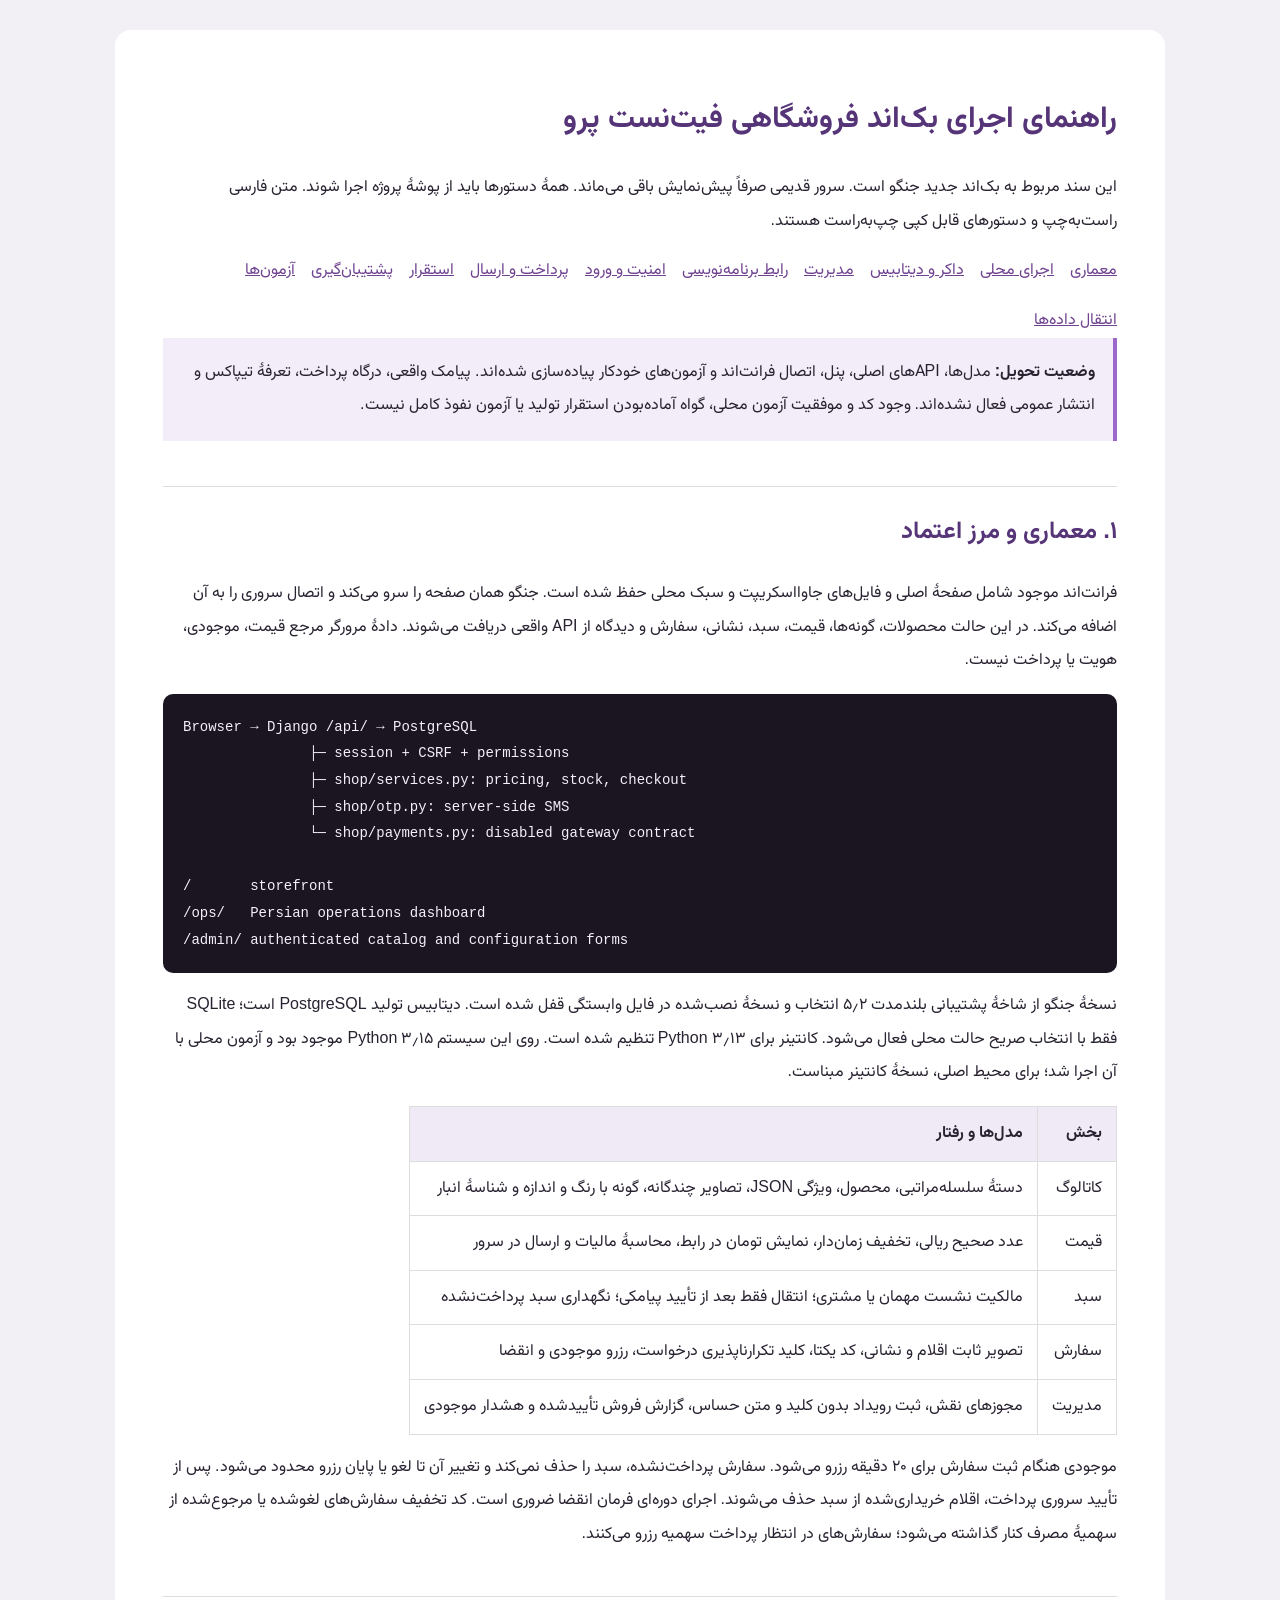
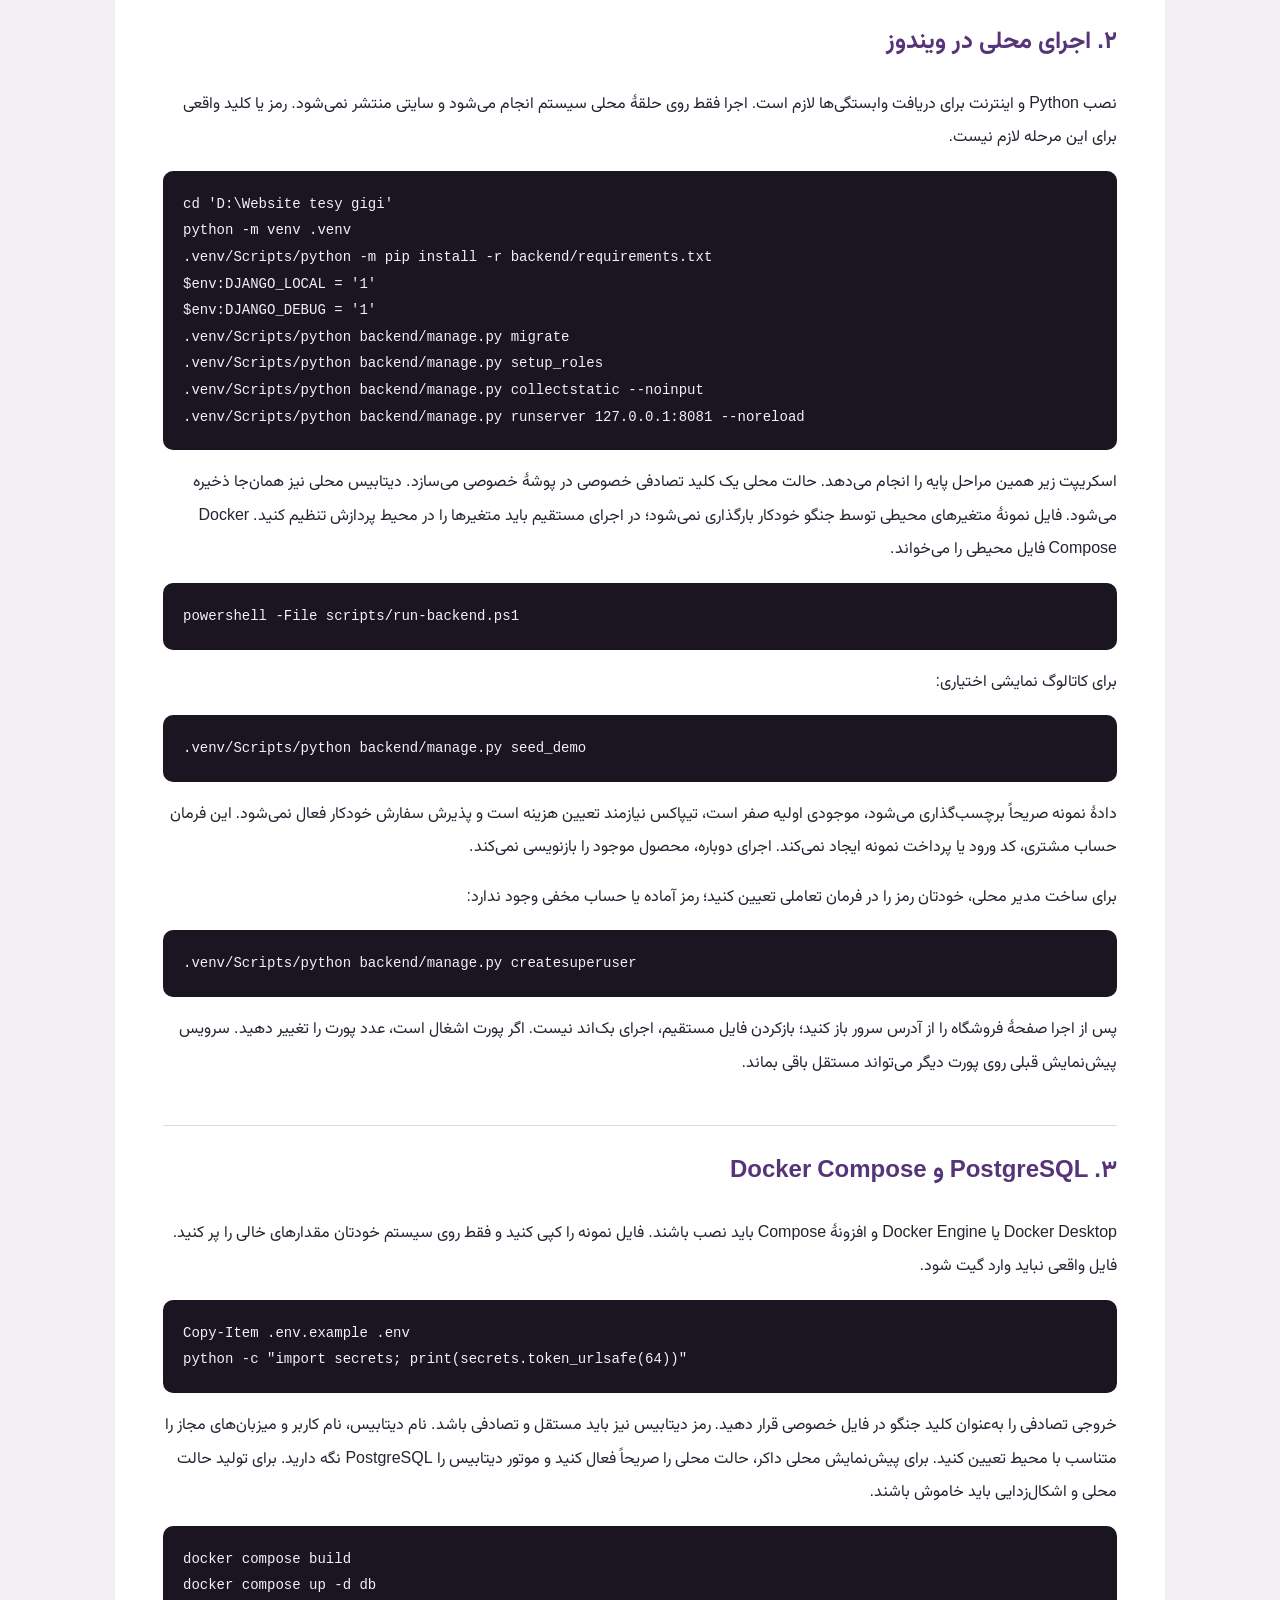
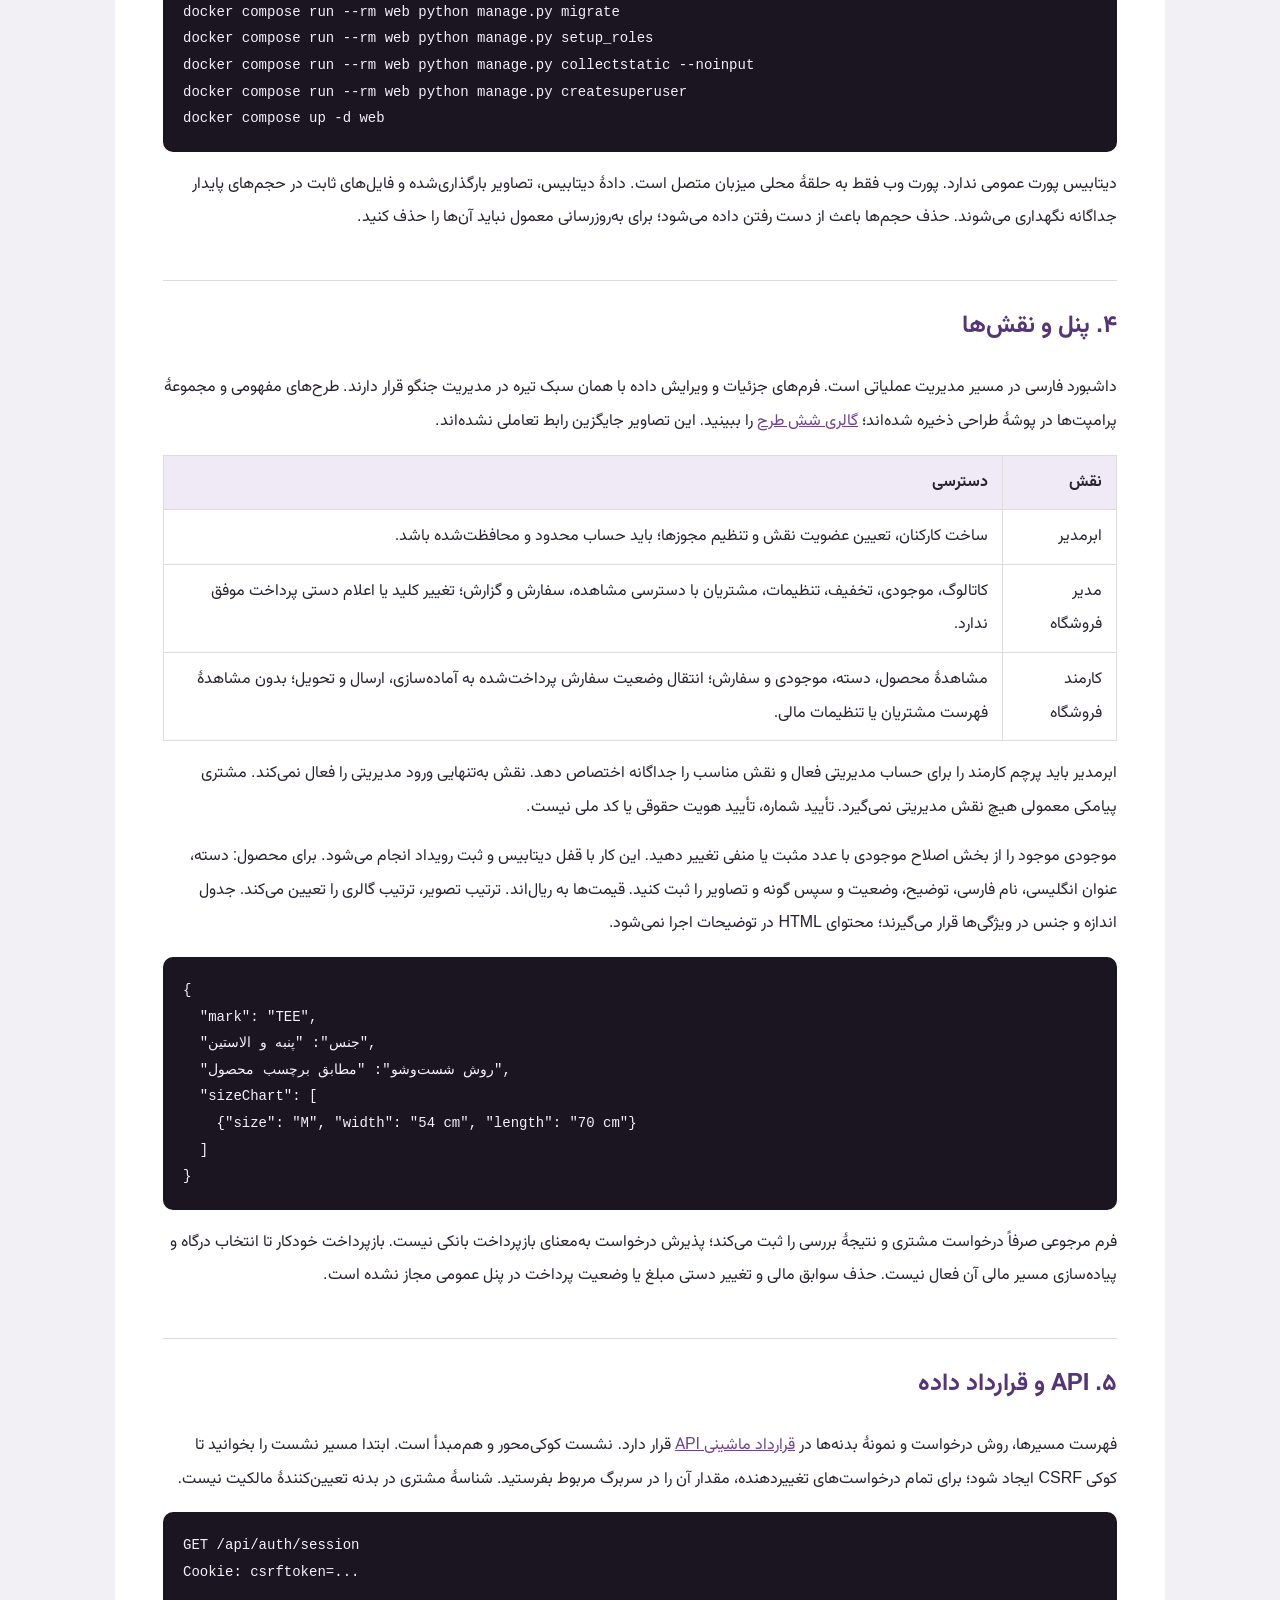
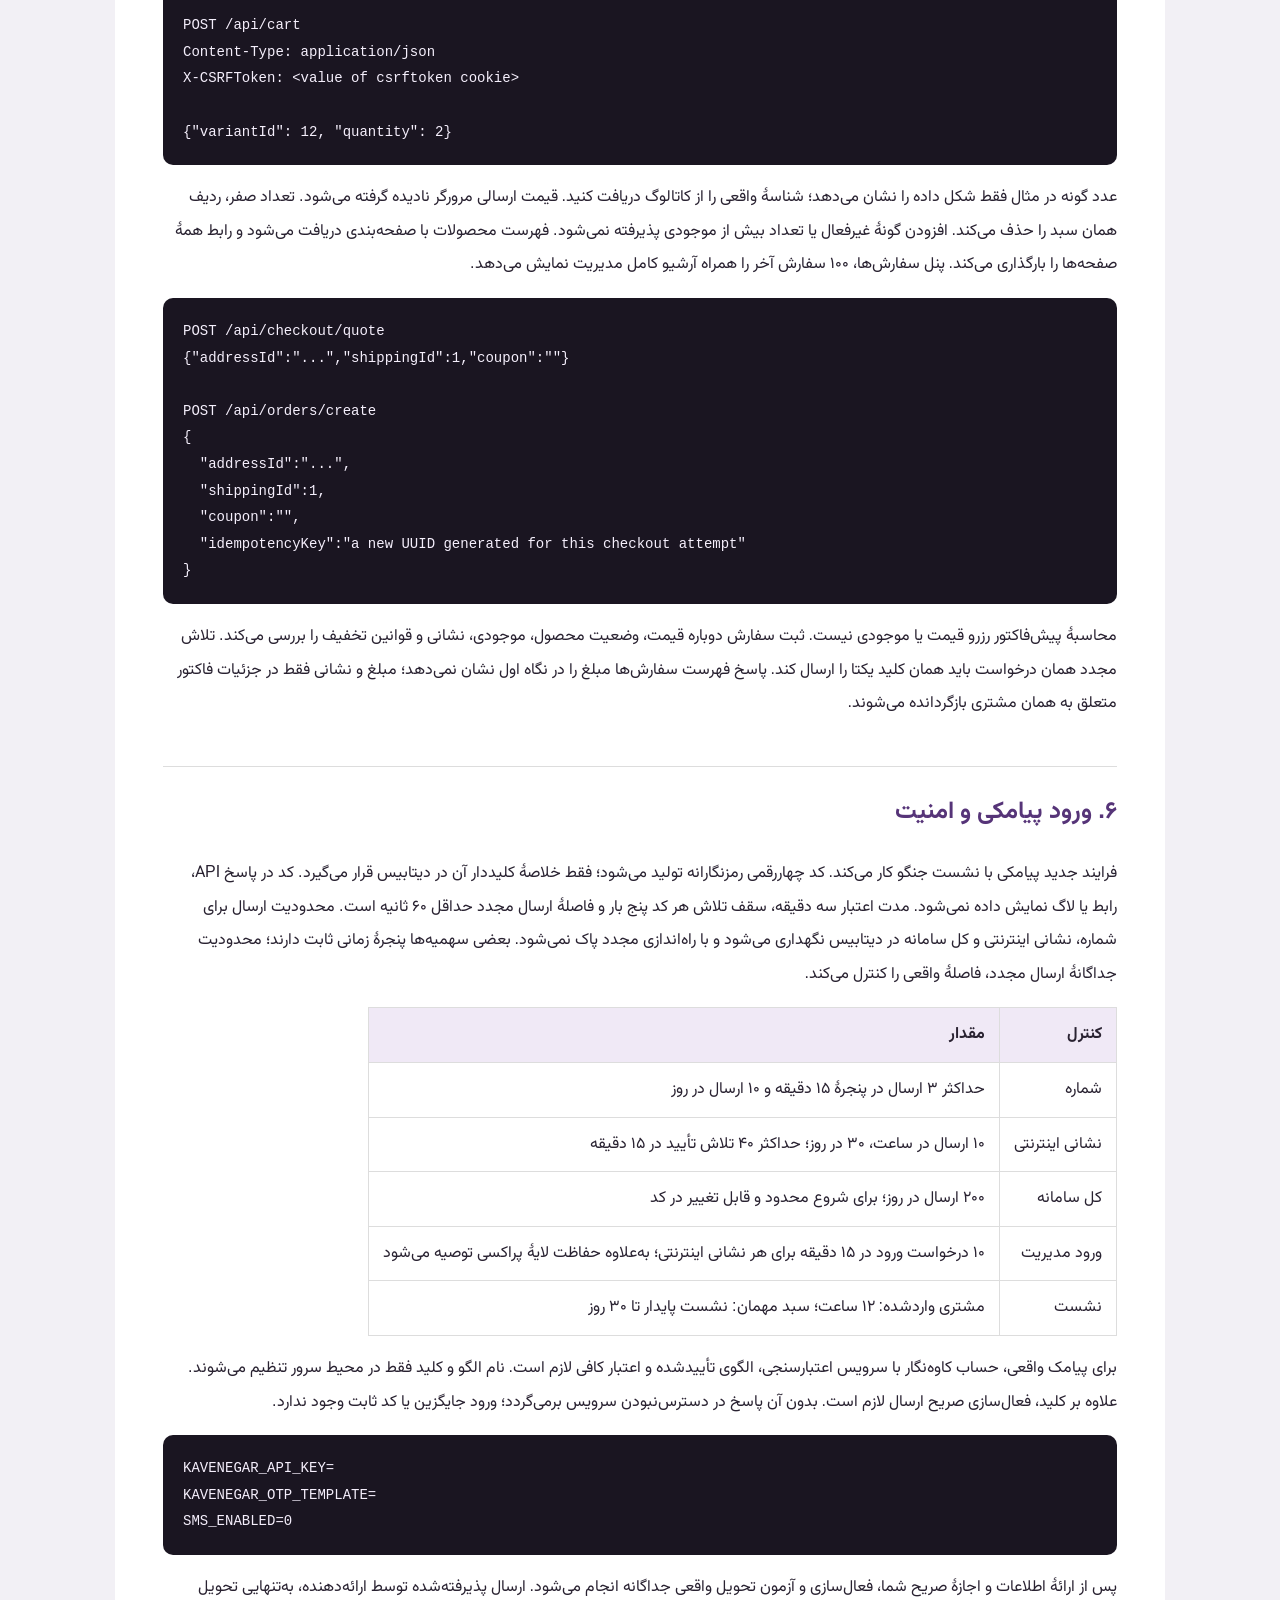
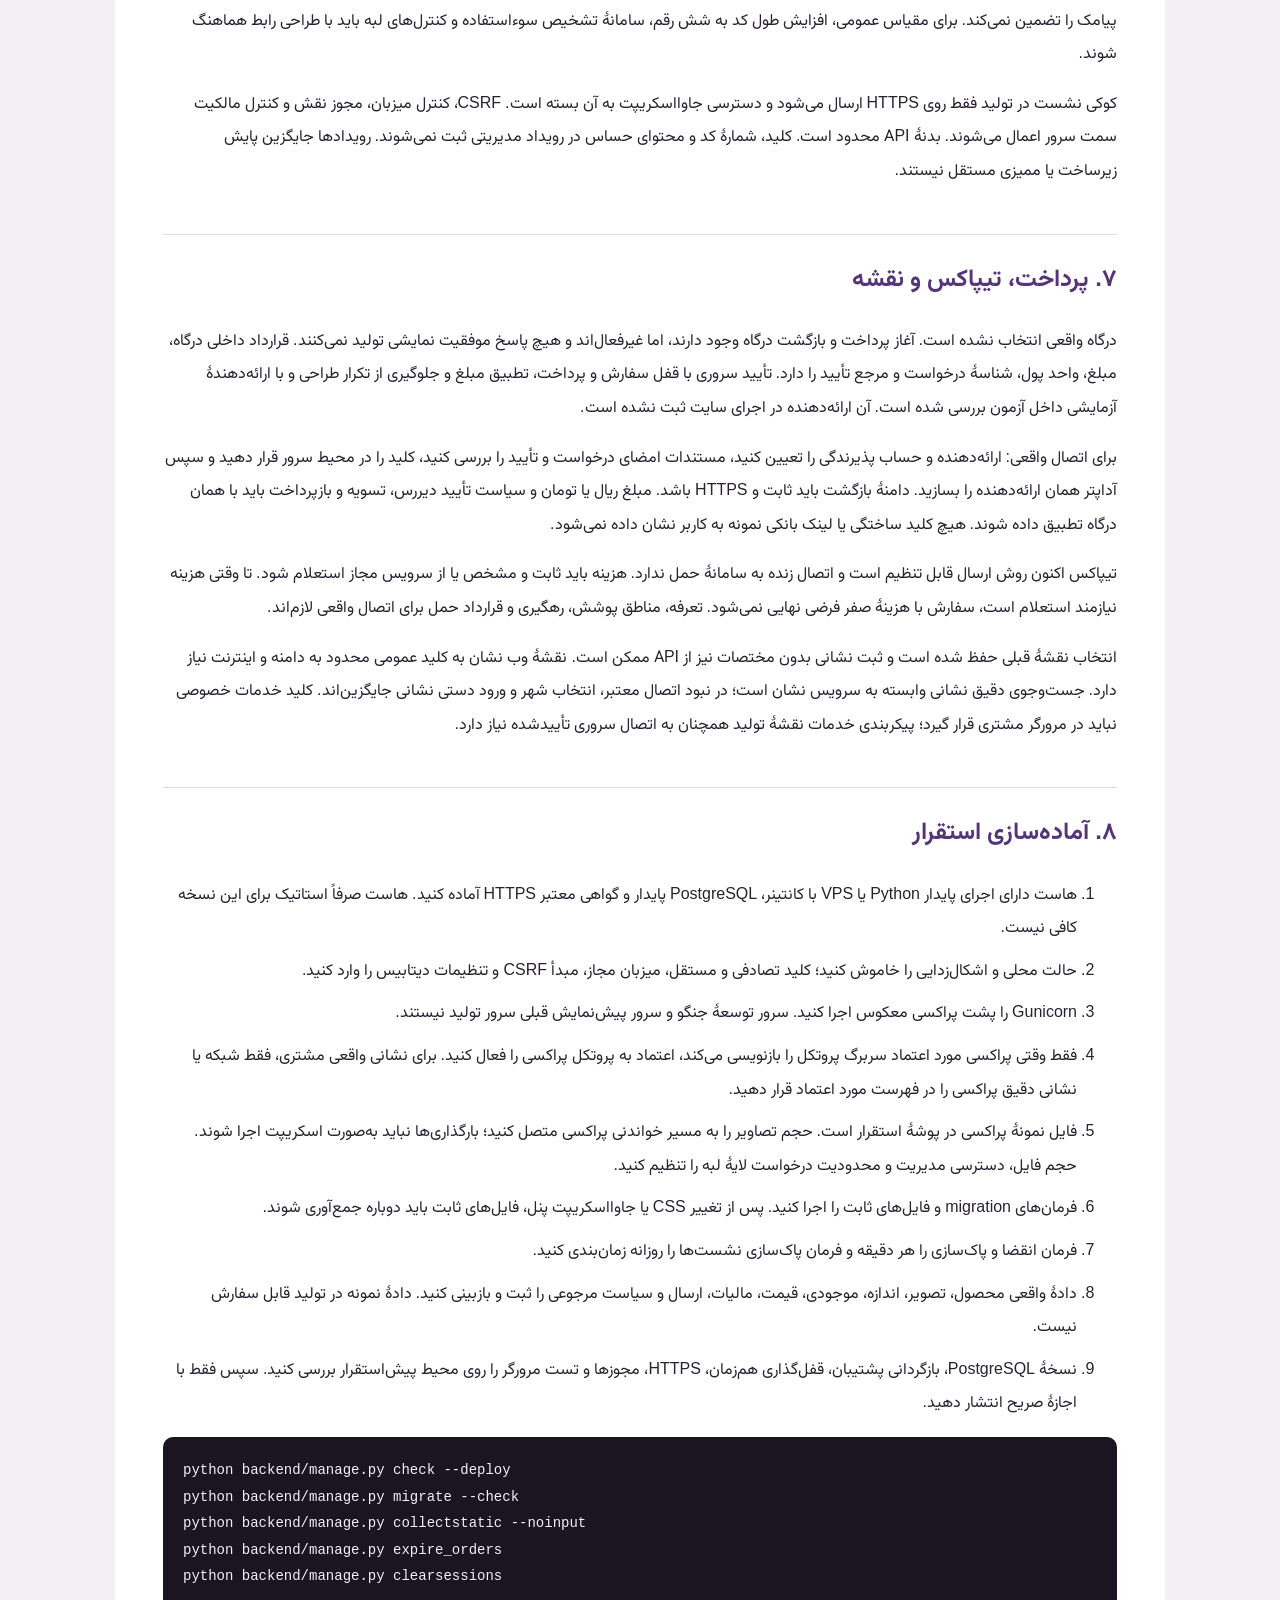
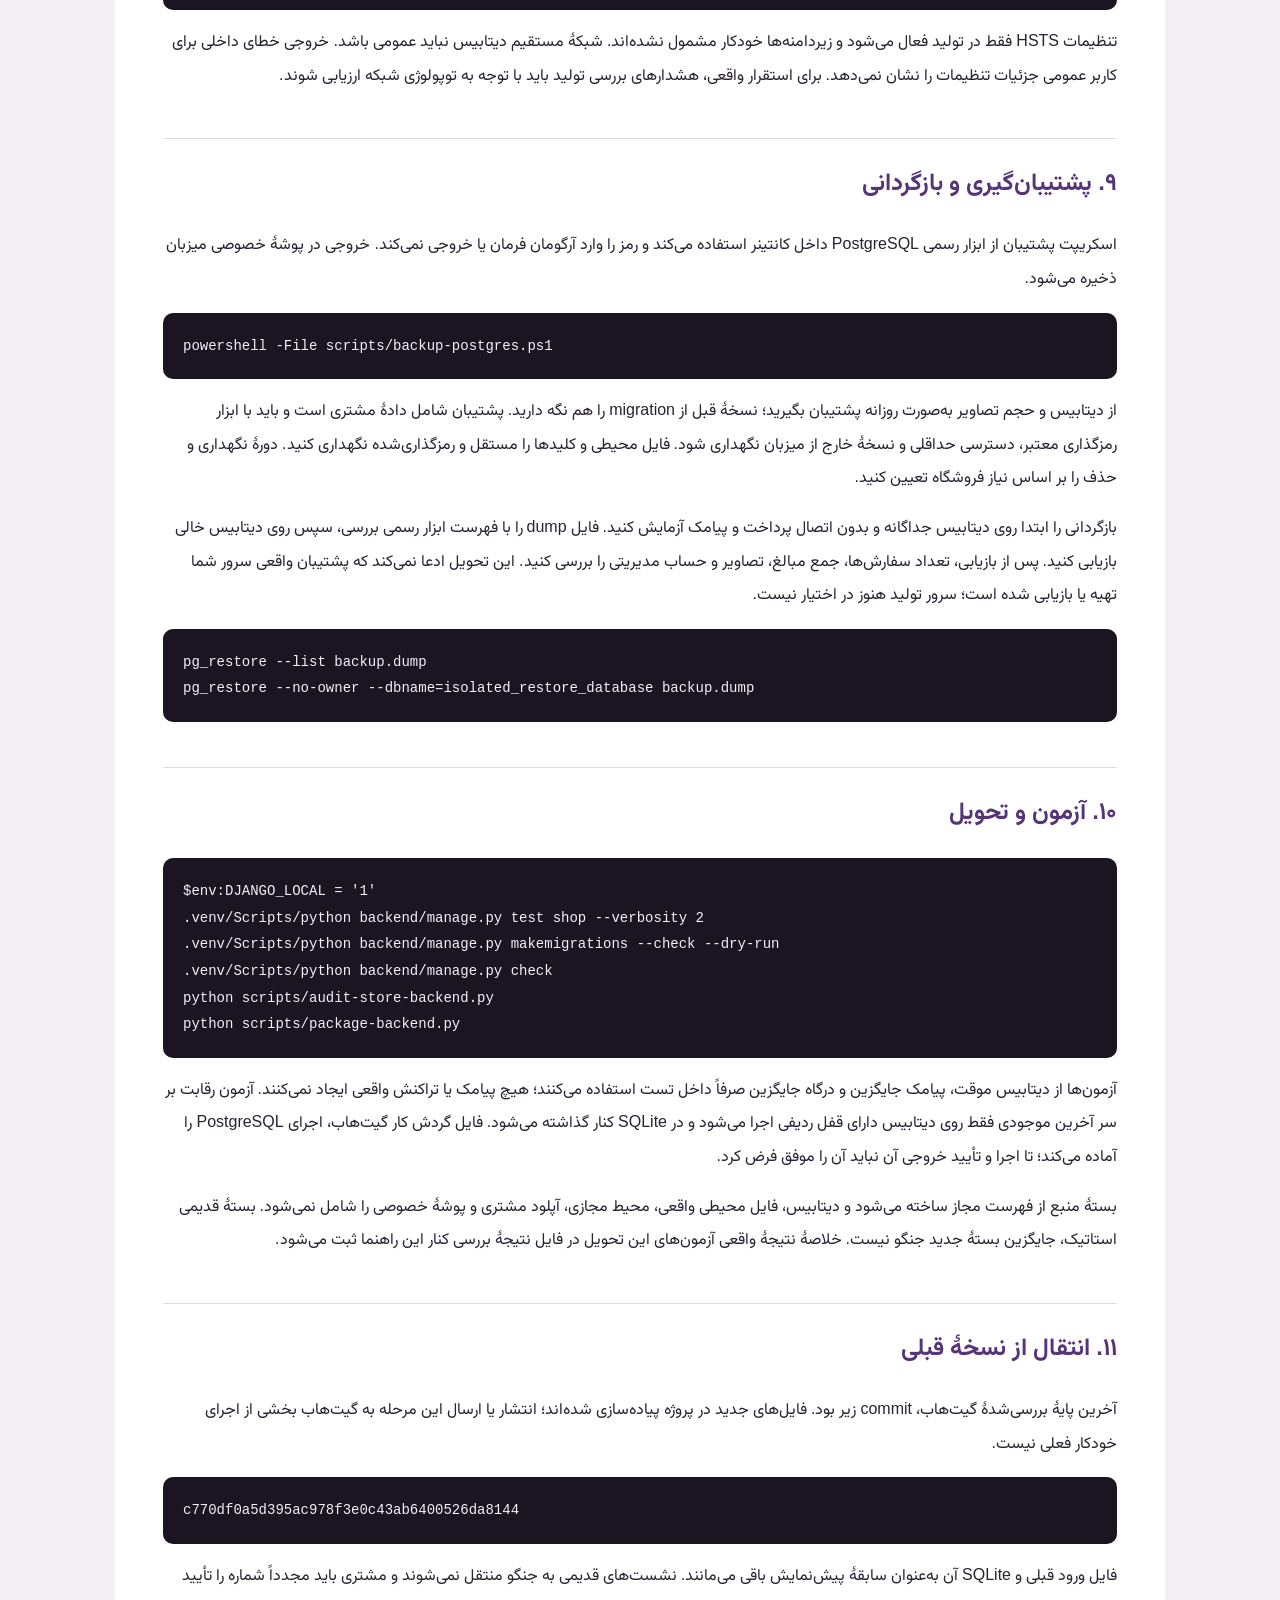
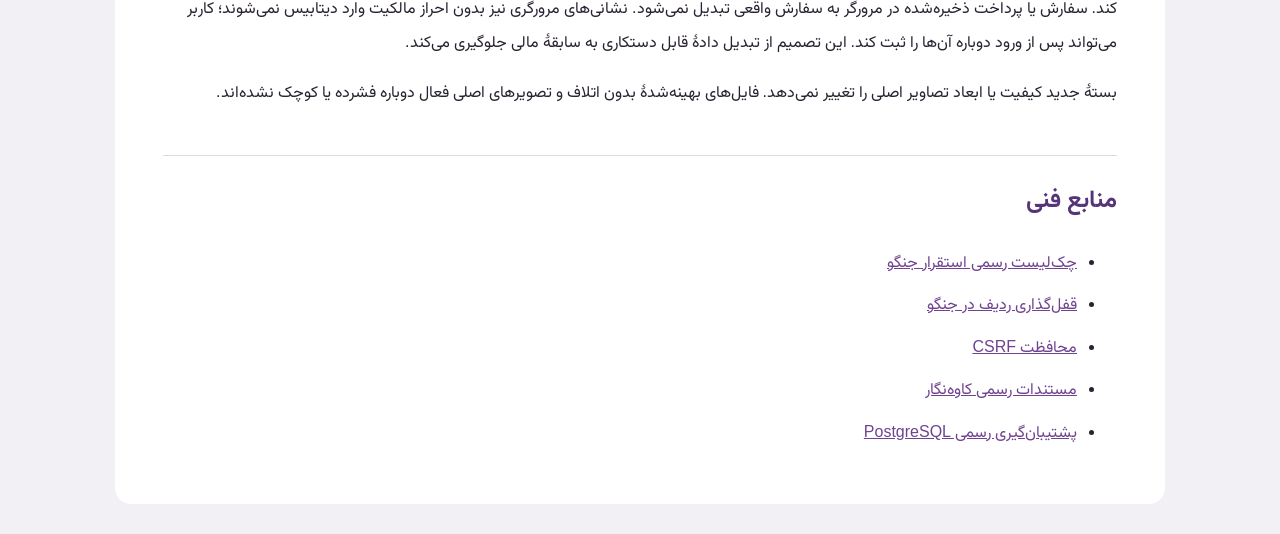
==== docs/store-backend-fa.html @ b1590a09 "Add Django store backend, Persian admin, API integration and deployment guides" ====
<!doctype html><html lang="fa" dir="rtl"><head><meta charset="utf-8"><meta name="viewport" content="width=device-width,initial-scale=1"><title>راهنمای بک‌اند فروشگاهی فیت‌نست پرو</title><style>@font-face{font-family:Guide;src:url('../assets/fonts/vazirmatn-arabic-84a382e46c.woff2')}*{box-sizing:border-box}body{background:#f2f0f5;color:#292231;font:16px/2.1 Guide,Tahoma,sans-serif;margin:0}main{max-width:1050px;margin:30px auto;background:#fff;padding:38px 48px;border-radius:16px}h1,h2,h3{color:#563478}h1{font-size:30px}h2{margin-top:45px;border-top:1px solid #ddd;padding-top:20px}a{color:#704391}pre{background:#1a1521;color:#f5effc;padding:20px;border-radius:10px;direction:ltr;text-align:left;unicode-bidi:isolate;overflow:auto;white-space:pre;font:14px/1.9 Consolas,monospace}code,bdi{direction:ltr;unicode-bidi:isolate;font-family:Consolas,monospace}table{border-collapse:collapse;width:100%;display:block;overflow:auto}td,th{border:1px solid #ddd;padding:10px 14px;text-align:right}th{background:#f0e9f6}.notice{padding:18px;background:#f3edf9;border-right:4px solid #9b68c9}.ok{background:#f0f6e5;border-color:#a8c960}nav{display:flex;flex-wrap:wrap;gap:16px}li{margin:9px 0}@media(max-width:650px){main{padding:22px 18px;margin:0}h1{font-size:24px}}@media print{body{background:#fff}main{margin:0;padding:0}pre{white-space:pre-wrap}}</style></head><body><main>
<h1>راهنمای اجرای بک‌اند فروشگاهی فیت‌نست پرو</h1><p>این سند مربوط به بک‌اند جدید جنگو است. سرور قدیمی صرفاً پیش‌نمایش باقی می‌ماند. همهٔ دستورها باید از پوشهٔ پروژه اجرا شوند. متن فارسی راست‌به‌چپ و دستورهای قابل کپی چپ‌به‌راست هستند.</p>
<nav><a href="#architecture">معماری</a><a href="#local">اجرای محلی</a><a href="#docker">داکر و دیتابیس</a><a href="#admin">مدیریت</a><a href="#api">رابط برنامه‌نویسی</a><a href="#security">امنیت و ورود</a><a href="#payments">پرداخت و ارسال</a><a href="#deploy">استقرار</a><a href="#backup">پشتیبان‌گیری</a><a href="#tests">آزمون‌ها</a><a href="#migration">انتقال داده‌ها</a></nav>
<aside class="notice"><strong>وضعیت تحویل:</strong> مدل‌ها، APIهای اصلی، پنل، اتصال فرانت‌اند و آزمون‌های خودکار پیاده‌سازی شده‌اند. پیامک واقعی، درگاه پرداخت، تعرفهٔ تیپاکس و انتشار عمومی فعال نشده‌اند. وجود کد و موفقیت آزمون محلی، گواه آماده‌بودن استقرار تولید یا آزمون نفوذ کامل نیست.</aside>

<h2 id="architecture">۱. معماری و مرز اعتماد</h2>
<p>فرانت‌اند موجود شامل صفحهٔ اصلی و فایل‌های جاوااسکریپت و سبک محلی حفظ شده است. جنگو همان صفحه را سرو می‌کند و اتصال سروری را به آن اضافه می‌کند. در این حالت محصولات، گونه‌ها، قیمت، سبد، نشانی، سفارش و دیدگاه از API واقعی دریافت می‌شوند. دادهٔ مرورگر مرجع قیمت، موجودی، هویت یا پرداخت نیست.</p>
<pre><code>Browser → Django /api/ → PostgreSQL
               ├─ session + CSRF + permissions
               ├─ shop/services.py: pricing, stock, checkout
               ├─ shop/otp.py: server-side SMS
               └─ shop/payments.py: disabled gateway contract

/       storefront
/ops/   Persian operations dashboard
/admin/ authenticated catalog and configuration forms</code></pre>
<p>نسخهٔ جنگو از شاخهٔ پشتیبانی بلندمدت ۵٫۲ انتخاب و نسخهٔ نصب‌شده در فایل وابستگی قفل شده است. دیتابیس تولید PostgreSQL است؛ SQLite فقط با انتخاب صریح حالت محلی فعال می‌شود. کانتینر برای Python ۳٫۱۳ تنظیم شده است. روی این سیستم Python ۳٫۱۵ موجود بود و آزمون محلی با آن اجرا شد؛ برای محیط اصلی، نسخهٔ کانتینر مبناست.</p>
<table><tr><th>بخش</th><th>مدل‌ها و رفتار</th></tr><tr><td>کاتالوگ</td><td>دستهٔ سلسله‌مراتبی، محصول، ویژگی JSON، تصاویر چندگانه، گونه با رنگ و اندازه و شناسهٔ انبار</td></tr><tr><td>قیمت</td><td>عدد صحیح ریالی، تخفیف زمان‌دار، نمایش تومان در رابط، محاسبهٔ مالیات و ارسال در سرور</td></tr><tr><td>سبد</td><td>مالکیت نشست مهمان یا مشتری؛ انتقال فقط بعد از تأیید پیامکی؛ نگهداری سبد پرداخت‌نشده</td></tr><tr><td>سفارش</td><td>تصویر ثابت اقلام و نشانی، کد یکتا، کلید تکرارناپذیری درخواست، رزرو موجودی و انقضا</td></tr><tr><td>مدیریت</td><td>مجوزهای نقش، ثبت رویداد بدون کلید و متن حساس، گزارش فروش تأییدشده و هشدار موجودی</td></tr></table>
<p>موجودی هنگام ثبت سفارش برای ۲۰ دقیقه رزرو می‌شود. سفارش پرداخت‌نشده، سبد را حذف نمی‌کند و تغییر آن تا لغو یا پایان رزرو محدود می‌شود. پس از تأیید سروری پرداخت، اقلام خریداری‌شده از سبد حذف می‌شوند. اجرای دوره‌ای فرمان انقضا ضروری است. کد تخفیف سفارش‌های لغوشده یا مرجوع‌شده از سهمیهٔ مصرف کنار گذاشته می‌شود؛ سفارش‌های در انتظار پرداخت سهمیه رزرو می‌کنند.</p>

<h2 id="local">۲. اجرای محلی در ویندوز</h2>
<p>نصب Python و اینترنت برای دریافت وابستگی‌ها لازم است. اجرا فقط روی حلقهٔ محلی سیستم انجام می‌شود و سایتی منتشر نمی‌شود. رمز یا کلید واقعی برای این مرحله لازم نیست.</p>
<pre><code>cd 'D:\Website tesy gigi'
python -m venv .venv
.venv/Scripts/python -m pip install -r backend/requirements.txt
$env:DJANGO_LOCAL = '1'
$env:DJANGO_DEBUG = '1'
.venv/Scripts/python backend/manage.py migrate
.venv/Scripts/python backend/manage.py setup_roles
.venv/Scripts/python backend/manage.py collectstatic --noinput
.venv/Scripts/python backend/manage.py runserver 127.0.0.1:8081 --noreload</code></pre>
<p>اسکریپت زیر همین مراحل پایه را انجام می‌دهد. حالت محلی یک کلید تصادفی خصوصی در پوشهٔ خصوصی می‌سازد. دیتابیس محلی نیز همان‌جا ذخیره می‌شود. فایل نمونهٔ متغیرهای محیطی توسط جنگو خودکار بارگذاری نمی‌شود؛ در اجرای مستقیم باید متغیرها را در محیط پردازش تنظیم کنید. Docker Compose فایل محیطی را می‌خواند.</p>
<pre><code>powershell -File scripts/run-backend.ps1</code></pre>
<p>برای کاتالوگ نمایشی اختیاری:</p>
<pre><code>.venv/Scripts/python backend/manage.py seed_demo</code></pre>
<p>دادهٔ نمونه صریحاً برچسب‌گذاری می‌شود، موجودی اولیه صفر است، تیپاکس نیازمند تعیین هزینه است و پذیرش سفارش خودکار فعال نمی‌شود. این فرمان حساب مشتری، کد ورود یا پرداخت نمونه ایجاد نمی‌کند. اجرای دوباره، محصول موجود را بازنویسی نمی‌کند.</p>
<p>برای ساخت مدیر محلی، خودتان رمز را در فرمان تعاملی تعیین کنید؛ رمز آماده یا حساب مخفی وجود ندارد:</p>
<pre><code>.venv/Scripts/python backend/manage.py createsuperuser</code></pre>
<p>پس از اجرا صفحهٔ فروشگاه را از آدرس سرور باز کنید؛ بازکردن فایل مستقیم، اجرای بک‌اند نیست. اگر پورت اشغال است، عدد پورت را تغییر دهید. سرویس پیش‌نمایش قبلی روی پورت دیگر می‌تواند مستقل باقی بماند.</p>

<h2 id="docker">۳. PostgreSQL و Docker Compose</h2>
<p>Docker Desktop یا Docker Engine و افزونهٔ Compose باید نصب باشند. فایل نمونه را کپی کنید و فقط روی سیستم خودتان مقدارهای خالی را پر کنید. فایل واقعی نباید وارد گیت شود.</p>
<pre><code>Copy-Item .env.example .env
python -c "import secrets; print(secrets.token_urlsafe(64))"</code></pre>
<p>خروجی تصادفی را به‌عنوان کلید جنگو در فایل خصوصی قرار دهید. رمز دیتابیس نیز باید مستقل و تصادفی باشد. نام دیتابیس، نام کاربر و میزبان‌های مجاز را متناسب با محیط تعیین کنید. برای پیش‌نمایش محلی داکر، حالت محلی را صریحاً فعال کنید و موتور دیتابیس را PostgreSQL نگه دارید. برای تولید حالت محلی و اشکال‌زدایی باید خاموش باشند.</p>
<pre><code>docker compose build
docker compose up -d db
docker compose run --rm web python manage.py migrate
docker compose run --rm web python manage.py setup_roles
docker compose run --rm web python manage.py collectstatic --noinput
docker compose run --rm web python manage.py createsuperuser
docker compose up -d web</code></pre>
<p>دیتابیس پورت عمومی ندارد. پورت وب فقط به حلقهٔ محلی میزبان متصل است. دادهٔ دیتابیس، تصاویر بارگذاری‌شده و فایل‌های ثابت در حجم‌های پایدار جداگانه نگهداری می‌شوند. حذف حجم‌ها باعث از دست رفتن داده می‌شود؛ برای به‌روزرسانی معمول نباید آن‌ها را حذف کنید.</p>

<h2 id="admin">۴. پنل و نقش‌ها</h2>
<p>داشبورد فارسی در مسیر مدیریت عملیاتی است. فرم‌های جزئیات و ویرایش داده با همان سبک تیره در مدیریت جنگو قرار دارند. طرح‌های مفهومی و مجموعهٔ پرامپت‌ها در پوشهٔ طراحی ذخیره شده‌اند؛ <a href="../design/admin-mockups/index.html">گالری شش طرح</a> را ببینید. این تصاویر جایگزین رابط تعاملی نشده‌اند.</p>
<table><tr><th>نقش</th><th>دسترسی</th></tr><tr><td>ابرمدیر</td><td>ساخت کارکنان، تعیین عضویت نقش و تنظیم مجوزها؛ باید حساب محدود و محافظت‌شده باشد.</td></tr><tr><td>مدیر فروشگاه</td><td>کاتالوگ، موجودی، تخفیف، تنظیمات، مشتریان با دسترسی مشاهده، سفارش و گزارش؛ تغییر کلید یا اعلام دستی پرداخت موفق ندارد.</td></tr><tr><td>کارمند فروشگاه</td><td>مشاهدهٔ محصول، دسته، موجودی و سفارش؛ انتقال وضعیت سفارش پرداخت‌شده به آماده‌سازی، ارسال و تحویل؛ بدون مشاهدهٔ فهرست مشتریان یا تنظیمات مالی.</td></tr></table>
<p>ابرمدیر باید پرچم کارمند را برای حساب مدیریتی فعال و نقش مناسب را جداگانه اختصاص دهد. نقش به‌تنهایی ورود مدیریتی را فعال نمی‌کند. مشتری پیامکی معمولی هیچ نقش مدیریتی نمی‌گیرد. تأیید شماره، تأیید هویت حقوقی یا کد ملی نیست.</p>
<p>موجودی موجود را از بخش اصلاح موجودی با عدد مثبت یا منفی تغییر دهید. این کار با قفل دیتابیس و ثبت رویداد انجام می‌شود. برای محصول: دسته، عنوان انگلیسی، نام فارسی، توضیح، وضعیت و سپس گونه و تصاویر را ثبت کنید. قیمت‌ها به ریال‌اند. ترتیب تصویر، ترتیب گالری را تعیین می‌کند. جدول اندازه و جنس در ویژگی‌ها قرار می‌گیرند؛ محتوای HTML در توضیحات اجرا نمی‌شود.</p>
<pre><code>{
  "mark": "TEE",
  "جنس": "پنبه و الاستین",
  "روش شست‌وشو": "مطابق برچسب محصول",
  "sizeChart": [
    {"size": "M", "width": "54 cm", "length": "70 cm"}
  ]
}</code></pre>
<p>فرم مرجوعی صرفاً درخواست مشتری و نتیجهٔ بررسی را ثبت می‌کند؛ پذیرش درخواست به‌معنای بازپرداخت بانکی نیست. بازپرداخت خودکار تا انتخاب درگاه و پیاده‌سازی مسیر مالی آن فعال نیست. حذف سوابق مالی و تغییر دستی مبلغ یا وضعیت پرداخت در پنل عمومی مجاز نشده است.</p>

<h2 id="api">۵. API و قرارداد داده</h2>
<p>فهرست مسیرها، روش درخواست و نمونهٔ بدنه‌ها در <a href="api-contract.json">قرارداد ماشینی API</a> قرار دارد. نشست کوکی‌محور و هم‌مبدأ است. ابتدا مسیر نشست را بخوانید تا کوکی CSRF ایجاد شود؛ برای تمام درخواست‌های تغییردهنده، مقدار آن را در سربرگ مربوط بفرستید. شناسهٔ مشتری در بدنه تعیین‌کنندهٔ مالکیت نیست.</p>
<pre><code>GET /api/auth/session
Cookie: csrftoken=...

POST /api/cart
Content-Type: application/json
X-CSRFToken: &lt;value of csrftoken cookie&gt;

{"variantId": 12, "quantity": 2}</code></pre>
<p>عدد گونه در مثال فقط شکل داده را نشان می‌دهد؛ شناسهٔ واقعی را از کاتالوگ دریافت کنید. قیمت ارسالی مرورگر نادیده گرفته می‌شود. تعداد صفر، ردیف همان سبد را حذف می‌کند. افزودن گونهٔ غیرفعال یا تعداد بیش از موجودی پذیرفته نمی‌شود. فهرست محصولات با صفحه‌بندی دریافت می‌شود و رابط همهٔ صفحه‌ها را بارگذاری می‌کند. پنل سفارش‌ها، ۱۰۰ سفارش آخر را همراه آرشیو کامل مدیریت نمایش می‌دهد.</p>
<pre><code>POST /api/checkout/quote
{"addressId":"...","shippingId":1,"coupon":""}

POST /api/orders/create
{
  "addressId":"...",
  "shippingId":1,
  "coupon":"",
  "idempotencyKey":"a new UUID generated for this checkout attempt"
}</code></pre>
<p>محاسبهٔ پیش‌فاکتور رزرو قیمت یا موجودی نیست. ثبت سفارش دوباره قیمت، وضعیت محصول، موجودی، نشانی و قوانین تخفیف را بررسی می‌کند. تلاش مجدد همان درخواست باید همان کلید یکتا را ارسال کند. پاسخ فهرست سفارش‌ها مبلغ را در نگاه اول نشان نمی‌دهد؛ مبلغ و نشانی فقط در جزئیات فاکتور متعلق به همان مشتری بازگردانده می‌شوند.</p>

<h2 id="security">۶. ورود پیامکی و امنیت</h2>
<p>فرایند جدید پیامکی با نشست جنگو کار می‌کند. کد چهاررقمی رمزنگارانه تولید می‌شود؛ فقط خلاصهٔ کلیددار آن در دیتابیس قرار می‌گیرد. کد در پاسخ API، رابط یا لاگ نمایش داده نمی‌شود. مدت اعتبار سه دقیقه، سقف تلاش هر کد پنج بار و فاصلهٔ ارسال مجدد حداقل ۶۰ ثانیه است. محدودیت ارسال برای شماره، نشانی اینترنتی و کل سامانه در دیتابیس نگهداری می‌شود و با راه‌اندازی مجدد پاک نمی‌شود. بعضی سهمیه‌ها پنجرهٔ زمانی ثابت دارند؛ محدودیت جداگانهٔ ارسال مجدد، فاصلهٔ واقعی را کنترل می‌کند.</p>
<table><tr><th>کنترل</th><th>مقدار</th></tr><tr><td>شماره</td><td>حداکثر ۳ ارسال در پنجرهٔ ۱۵ دقیقه و ۱۰ ارسال در روز</td></tr><tr><td>نشانی اینترنتی</td><td>۱۰ ارسال در ساعت، ۳۰ در روز؛ حداکثر ۴۰ تلاش تأیید در ۱۵ دقیقه</td></tr><tr><td>کل سامانه</td><td>۲۰۰ ارسال در روز؛ برای شروع محدود و قابل تغییر در کد</td></tr><tr><td>ورود مدیریت</td><td>۱۰ درخواست ورود در ۱۵ دقیقه برای هر نشانی اینترنتی؛ به‌علاوه حفاظت لایهٔ پراکسی توصیه می‌شود</td></tr><tr><td>نشست</td><td>مشتری واردشده: ۱۲ ساعت؛ سبد مهمان: نشست پایدار تا ۳۰ روز</td></tr></table>
<p>برای پیامک واقعی، حساب کاوه‌نگار با سرویس اعتبارسنجی، الگوی تأییدشده و اعتبار کافی لازم است. نام الگو و کلید فقط در محیط سرور تنظیم می‌شوند. علاوه بر کلید، فعال‌سازی صریح ارسال لازم است. بدون آن پاسخ در دسترس‌نبودن سرویس برمی‌گردد؛ ورود جایگزین یا کد ثابت وجود ندارد.</p>
<pre><code>KAVENEGAR_API_KEY=
KAVENEGAR_OTP_TEMPLATE=
SMS_ENABLED=0</code></pre>
<p>پس از ارائهٔ اطلاعات و اجازهٔ صریح شما، فعال‌سازی و آزمون تحویل واقعی جداگانه انجام می‌شود. ارسال پذیرفته‌شده توسط ارائه‌دهنده، به‌تنهایی تحویل پیامک را تضمین نمی‌کند. برای مقیاس عمومی، افزایش طول کد به شش رقم، سامانهٔ تشخیص سوءاستفاده و کنترل‌های لبه باید با طراحی رابط هماهنگ شوند.</p>
<p>کوکی نشست در تولید فقط روی HTTPS ارسال می‌شود و دسترسی جاوااسکریپت به آن بسته است. CSRF، کنترل میزبان، مجوز نقش و کنترل مالکیت سمت سرور اعمال می‌شوند. بدنهٔ API محدود است. کلید، شمارهٔ کد و محتوای حساس در رویداد مدیریتی ثبت نمی‌شوند. رویدادها جایگزین پایش زیرساخت یا ممیزی مستقل نیستند.</p>

<h2 id="payments">۷. پرداخت، تیپاکس و نقشه</h2>
<p>درگاه واقعی انتخاب نشده است. آغاز پرداخت و بازگشت درگاه وجود دارند، اما غیرفعال‌اند و هیچ پاسخ موفقیت نمایشی تولید نمی‌کنند. قرارداد داخلی درگاه، مبلغ، واحد پول، شناسهٔ درخواست و مرجع تأیید را دارد. تأیید سروری با قفل سفارش و پرداخت، تطبیق مبلغ و جلوگیری از تکرار طراحی و با ارائه‌دهندهٔ آزمایشی داخل آزمون بررسی شده است. آن ارائه‌دهنده در اجرای سایت ثبت نشده است.</p>
<p>برای اتصال واقعی: ارائه‌دهنده و حساب پذیرندگی را تعیین کنید، مستندات امضای درخواست و تأیید را بررسی کنید، کلید را در محیط سرور قرار دهید و سپس آداپتر همان ارائه‌دهنده را بسازید. دامنهٔ بازگشت باید ثابت و HTTPS باشد. مبلغ ریال یا تومان و سیاست تأیید دیررس، تسویه و بازپرداخت باید با همان درگاه تطبیق داده شوند. هیچ کلید ساختگی یا لینک بانکی نمونه به کاربر نشان داده نمی‌شود.</p>
<p>تیپاکس اکنون روش ارسال قابل تنظیم است و اتصال زنده به سامانهٔ حمل ندارد. هزینه باید ثابت و مشخص یا از سرویس مجاز استعلام شود. تا وقتی هزینه نیازمند استعلام است، سفارش با هزینهٔ صفر فرضی نهایی نمی‌شود. تعرفه، مناطق پوشش، رهگیری و قرارداد حمل برای اتصال واقعی لازم‌اند.</p>
<p>انتخاب نقشهٔ قبلی حفظ شده است و ثبت نشانی بدون مختصات نیز از API ممکن است. نقشهٔ وب نشان به کلید عمومی محدود به دامنه و اینترنت نیاز دارد. جست‌وجوی دقیق نشانی وابسته به سرویس نشان است؛ در نبود اتصال معتبر، انتخاب شهر و ورود دستی نشانی جایگزین‌اند. کلید خدمات خصوصی نباید در مرورگر مشتری قرار گیرد؛ پیکربندی خدمات نقشهٔ تولید همچنان به اتصال سروری تأییدشده نیاز دارد.</p>

<h2 id="deploy">۸. آماده‌سازی استقرار</h2>
<ol><li>هاست دارای اجرای پایدار Python یا VPS با کانتینر، PostgreSQL پایدار و گواهی معتبر HTTPS آماده کنید. هاست صرفاً استاتیک برای این نسخه کافی نیست.</li><li>حالت محلی و اشکال‌زدایی را خاموش کنید؛ کلید تصادفی و مستقل، میزبان مجاز، مبدأ CSRF و تنظیمات دیتابیس را وارد کنید.</li><li>Gunicorn را پشت پراکسی معکوس اجرا کنید. سرور توسعهٔ جنگو و سرور پیش‌نمایش قبلی سرور تولید نیستند.</li><li>فقط وقتی پراکسی مورد اعتماد سربرگ پروتکل را بازنویسی می‌کند، اعتماد به پروتکل پراکسی را فعال کنید. برای نشانی واقعی مشتری، فقط شبکه یا نشانی دقیق پراکسی را در فهرست مورد اعتماد قرار دهید.</li><li>فایل نمونهٔ پراکسی در پوشهٔ استقرار است. حجم تصاویر را به مسیر خواندنی پراکسی متصل کنید؛ بارگذاری‌ها نباید به‌صورت اسکریپت اجرا شوند. حجم فایل، دسترسی مدیریت و محدودیت درخواست لایهٔ لبه را تنظیم کنید.</li><li>فرمان‌های migration و فایل‌های ثابت را اجرا کنید. پس از تغییر CSS یا جاوااسکریپت پنل، فایل‌های ثابت باید دوباره جمع‌آوری شوند.</li><li>فرمان انقضا و پاک‌سازی را هر دقیقه و فرمان پاک‌سازی نشست‌ها را روزانه زمان‌بندی کنید.</li><li>دادهٔ واقعی محصول، تصویر، اندازه، موجودی، قیمت، مالیات، ارسال و سیاست مرجوعی را ثبت و بازبینی کنید. دادهٔ نمونه در تولید قابل سفارش نیست.</li><li>نسخهٔ PostgreSQL، بازگردانی پشتیبان، قفل‌گذاری هم‌زمان، HTTPS، مجوزها و تست مرورگر را روی محیط پیش‌استقرار بررسی کنید. سپس فقط با اجازهٔ صریح انتشار دهید.</li></ol>
<pre><code>python backend/manage.py check --deploy
python backend/manage.py migrate --check
python backend/manage.py collectstatic --noinput
python backend/manage.py expire_orders
python backend/manage.py clearsessions</code></pre>
<p>تنظیمات HSTS فقط در تولید فعال می‌شود و زیردامنه‌ها خودکار مشمول نشده‌اند. شبکهٔ مستقیم دیتابیس نباید عمومی باشد. خروجی خطای داخلی برای کاربر عمومی جزئیات تنظیمات را نشان نمی‌دهد. برای استقرار واقعی، هشدارهای بررسی تولید باید با توجه به توپولوژی شبکه ارزیابی شوند.</p>

<h2 id="backup">۹. پشتیبان‌گیری و بازگردانی</h2>
<p>اسکریپت پشتیبان از ابزار رسمی PostgreSQL داخل کانتینر استفاده می‌کند و رمز را وارد آرگومان فرمان یا خروجی نمی‌کند. خروجی در پوشهٔ خصوصی میزبان ذخیره می‌شود.</p>
<pre><code>powershell -File scripts/backup-postgres.ps1</code></pre>
<p>از دیتابیس و حجم تصاویر به‌صورت روزانه پشتیبان بگیرید؛ نسخهٔ قبل از migration را هم نگه دارید. پشتیبان شامل دادهٔ مشتری است و باید با ابزار رمزگذاری معتبر، دسترسی حداقلی و نسخهٔ خارج از میزبان نگهداری شود. فایل محیطی و کلیدها را مستقل و رمزگذاری‌شده نگهداری کنید. دورهٔ نگهداری و حذف را بر اساس نیاز فروشگاه تعیین کنید.</p>
<p>بازگردانی را ابتدا روی دیتابیس جداگانه و بدون اتصال پرداخت و پیامک آزمایش کنید. فایل dump را با فهرست ابزار رسمی بررسی، سپس روی دیتابیس خالی بازیابی کنید. پس از بازیابی، تعداد سفارش‌ها، جمع مبالغ، تصاویر و حساب مدیریتی را بررسی کنید. این تحویل ادعا نمی‌کند که پشتیبان واقعی سرور شما تهیه یا بازیابی شده است؛ سرور تولید هنوز در اختیار نیست.</p>
<pre><code>pg_restore --list backup.dump
pg_restore --no-owner --dbname=isolated_restore_database backup.dump</code></pre>

<h2 id="tests">۱۰. آزمون و تحویل</h2>
<pre><code>$env:DJANGO_LOCAL = '1'
.venv/Scripts/python backend/manage.py test shop --verbosity 2
.venv/Scripts/python backend/manage.py makemigrations --check --dry-run
.venv/Scripts/python backend/manage.py check
python scripts/audit-store-backend.py
python scripts/package-backend.py</code></pre>
<p>آزمون‌ها از دیتابیس موقت، پیامک جایگزین و درگاه جایگزین صرفاً داخل تست استفاده می‌کنند؛ هیچ پیامک یا تراکنش واقعی ایجاد نمی‌کنند. آزمون رقابت بر سر آخرین موجودی فقط روی دیتابیس دارای قفل ردیفی اجرا می‌شود و در SQLite کنار گذاشته می‌شود. فایل گردش کار گیت‌هاب، اجرای PostgreSQL را آماده می‌کند؛ تا اجرا و تأیید خروجی آن نباید آن را موفق فرض کرد.</p>
<p>بستهٔ منبع از فهرست مجاز ساخته می‌شود و دیتابیس، فایل محیطی واقعی، محیط مجازی، آپلود مشتری و پوشهٔ خصوصی را شامل نمی‌شود. بستهٔ قدیمی استاتیک، جایگزین بستهٔ جدید جنگو نیست. خلاصهٔ نتیجهٔ واقعی آزمون‌های این تحویل در فایل نتیجهٔ بررسی کنار این راهنما ثبت می‌شود.</p>

<h2 id="migration">۱۱. انتقال از نسخهٔ قبلی</h2>
<p>آخرین پایهٔ بررسی‌شدهٔ گیت‌هاب، commit زیر بود. فایل‌های جدید در پروژه پیاده‌سازی شده‌اند؛ انتشار یا ارسال این مرحله به گیت‌هاب بخشی از اجرای خودکار فعلی نیست.</p><pre><code>c770df0a5d395ac978f3e0c43ab6400526da8144</code></pre>
<p>فایل ورود قبلی و SQLite آن به‌عنوان سابقهٔ پیش‌نمایش باقی می‌مانند. نشست‌های قدیمی به جنگو منتقل نمی‌شوند و مشتری باید مجدداً شماره را تأیید کند. سفارش یا پرداخت ذخیره‌شده در مرورگر به سفارش واقعی تبدیل نمی‌شود. نشانی‌های مرورگری نیز بدون احراز مالکیت وارد دیتابیس نمی‌شوند؛ کاربر می‌تواند پس از ورود دوباره آن‌ها را ثبت کند. این تصمیم از تبدیل دادهٔ قابل دستکاری به سابقهٔ مالی جلوگیری می‌کند.</p>
<p>بستهٔ جدید کیفیت یا ابعاد تصاویر اصلی را تغییر نمی‌دهد. فایل‌های بهینه‌شدهٔ بدون اتلاف و تصویرهای اصلی فعال دوباره فشرده یا کوچک نشده‌اند.</p>
<h2>منابع فنی</h2><ul><li><a href="https://docs.djangoproject.com/en/5.2/howto/deployment/checklist/">چک‌لیست رسمی استقرار جنگو</a></li><li><a href="https://docs.djangoproject.com/en/5.2/ref/models/querysets/#select-for-update">قفل‌گذاری ردیف در جنگو</a></li><li><a href="https://docs.djangoproject.com/en/5.2/ref/csrf/">محافظت CSRF</a></li><li><a href="https://kavenegar.com/rest.html">مستندات رسمی کاوه‌نگار</a></li><li><a href="https://www.postgresql.org/docs/16/backup-dump.html">پشتیبان‌گیری رسمی PostgreSQL</a></li></ul>
</main></body></html>
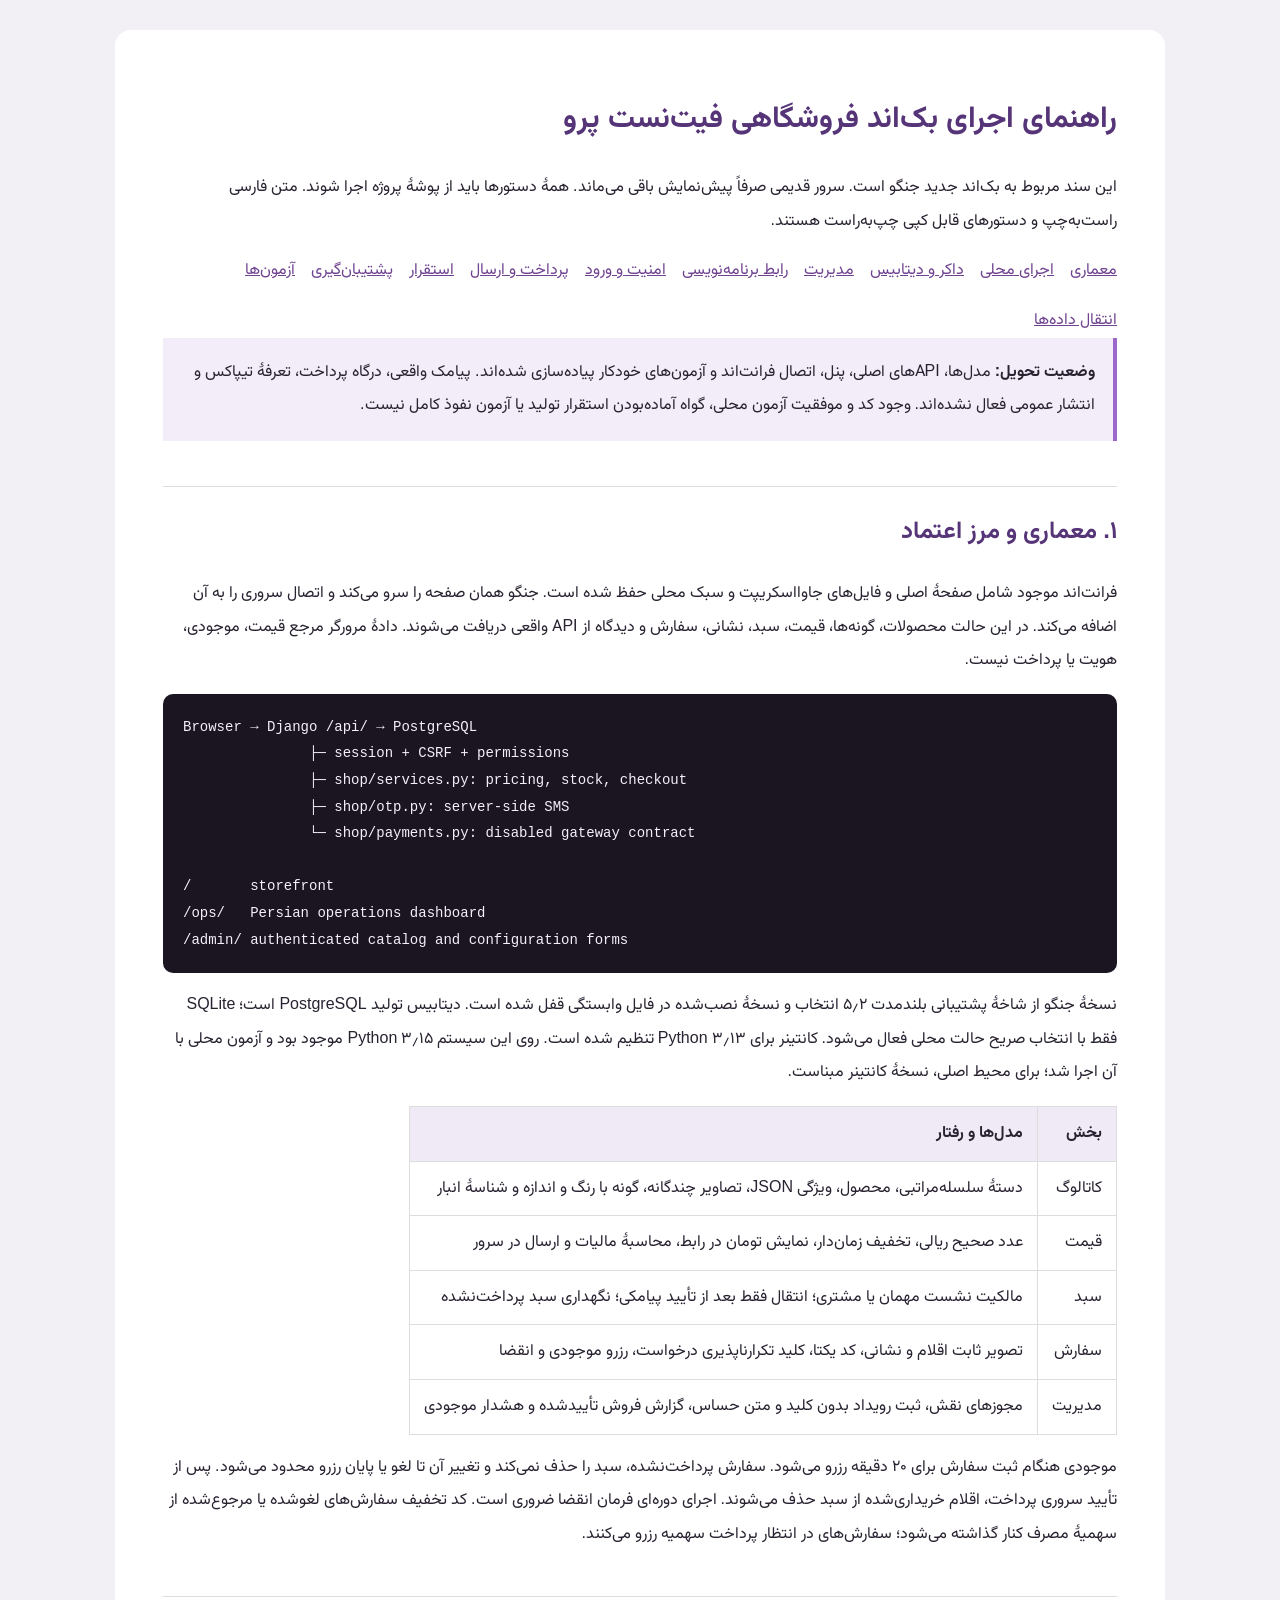
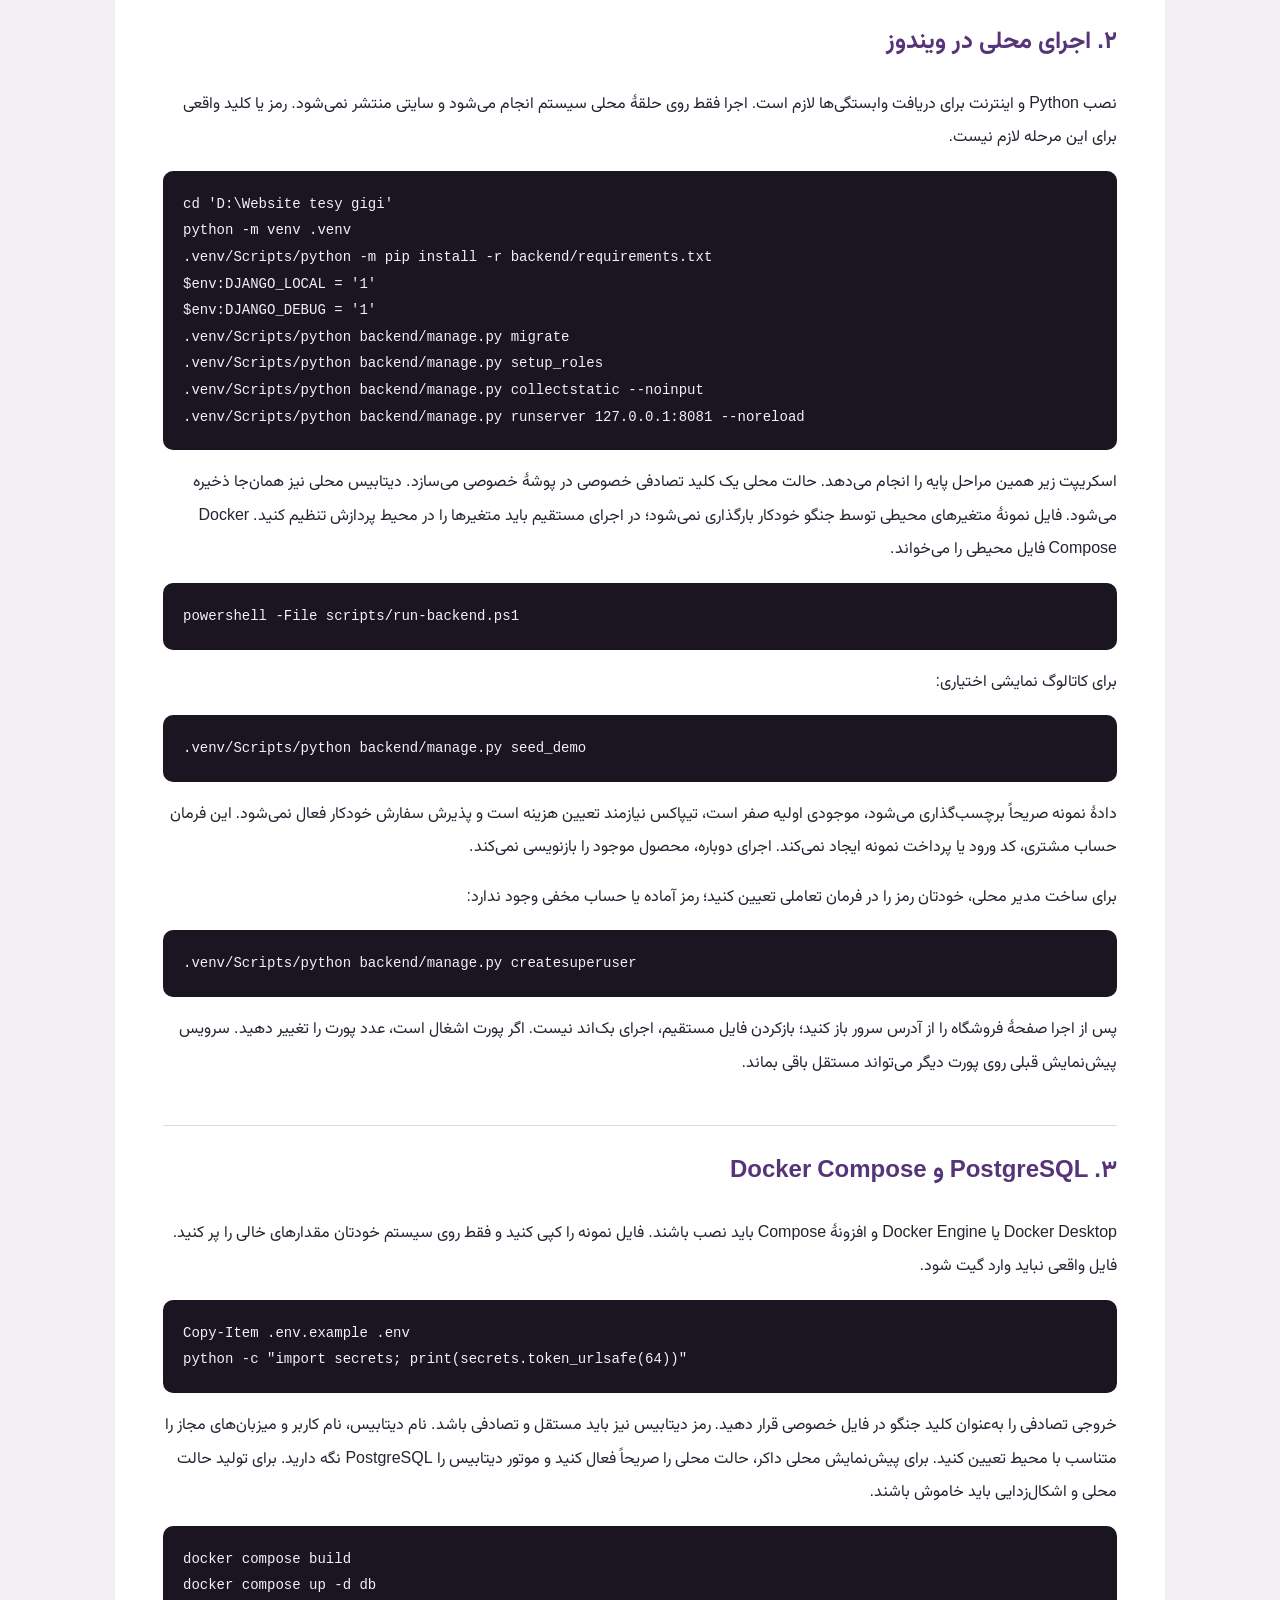
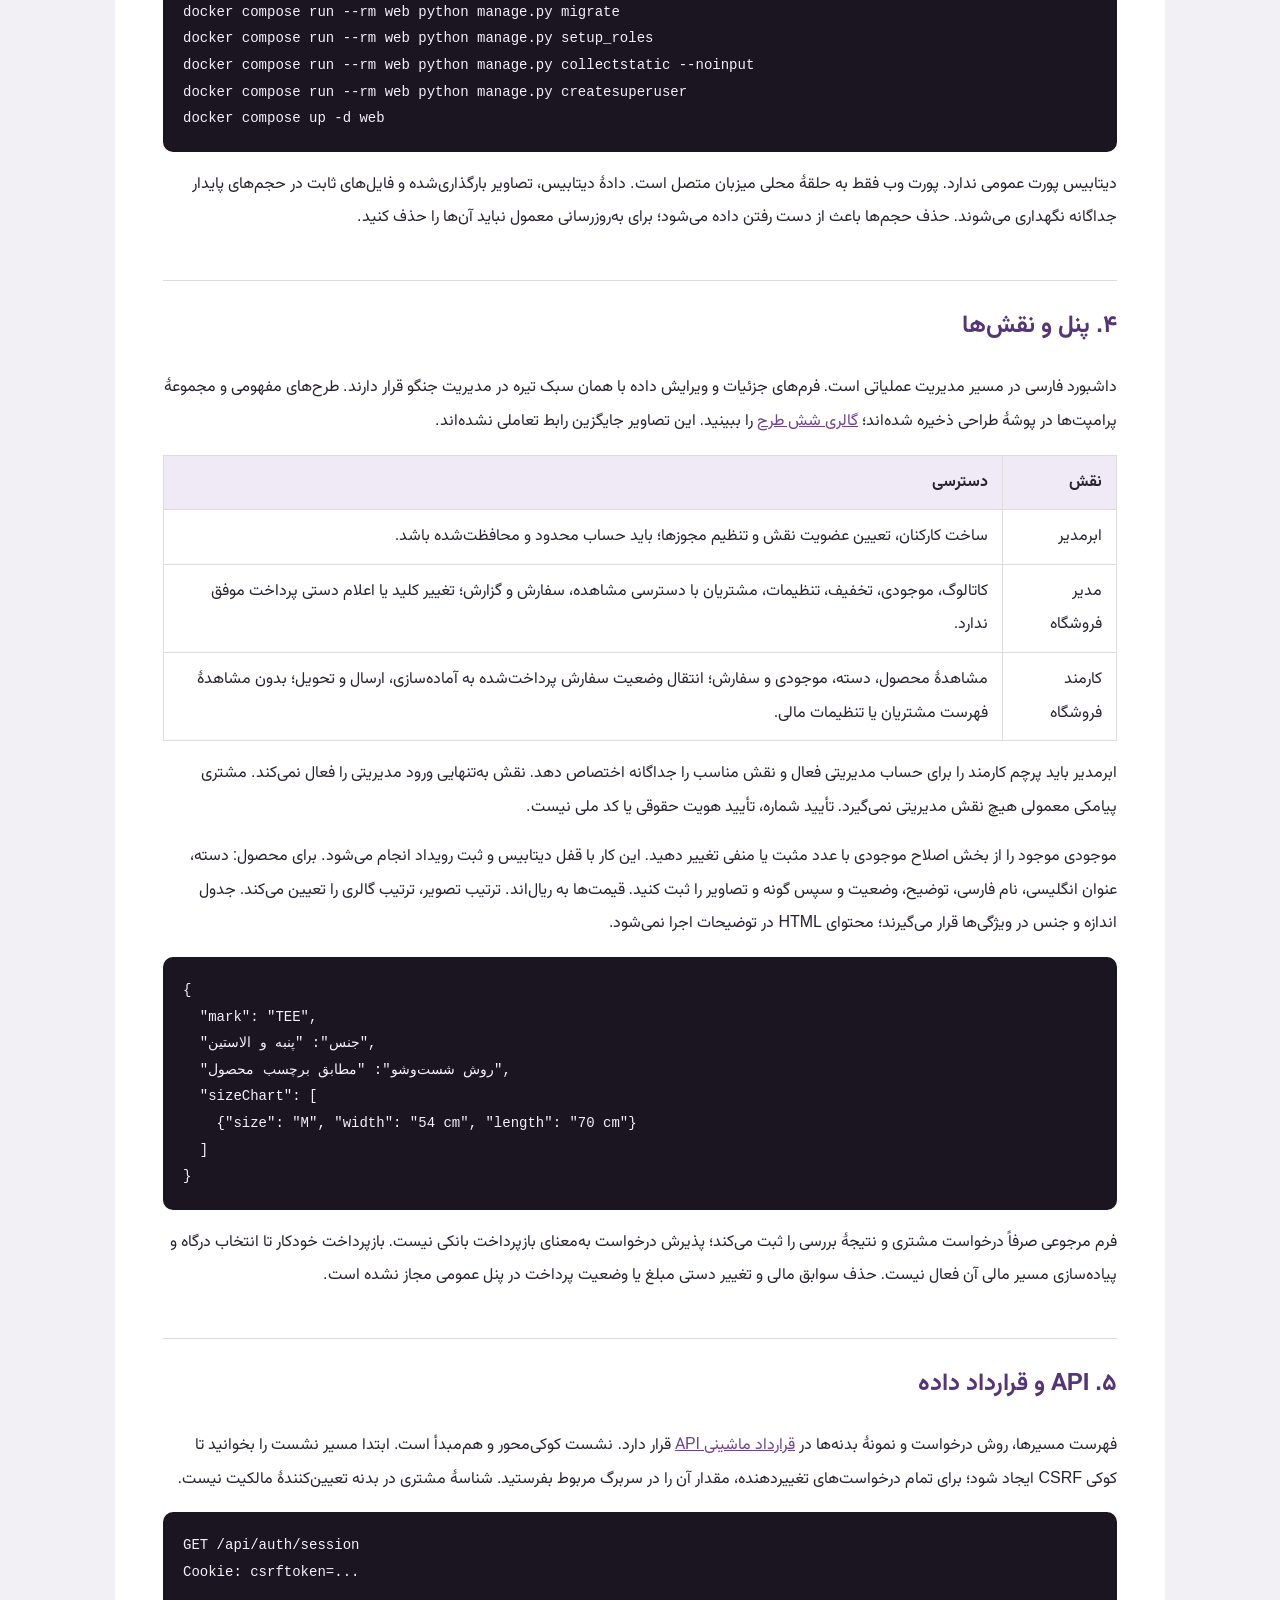
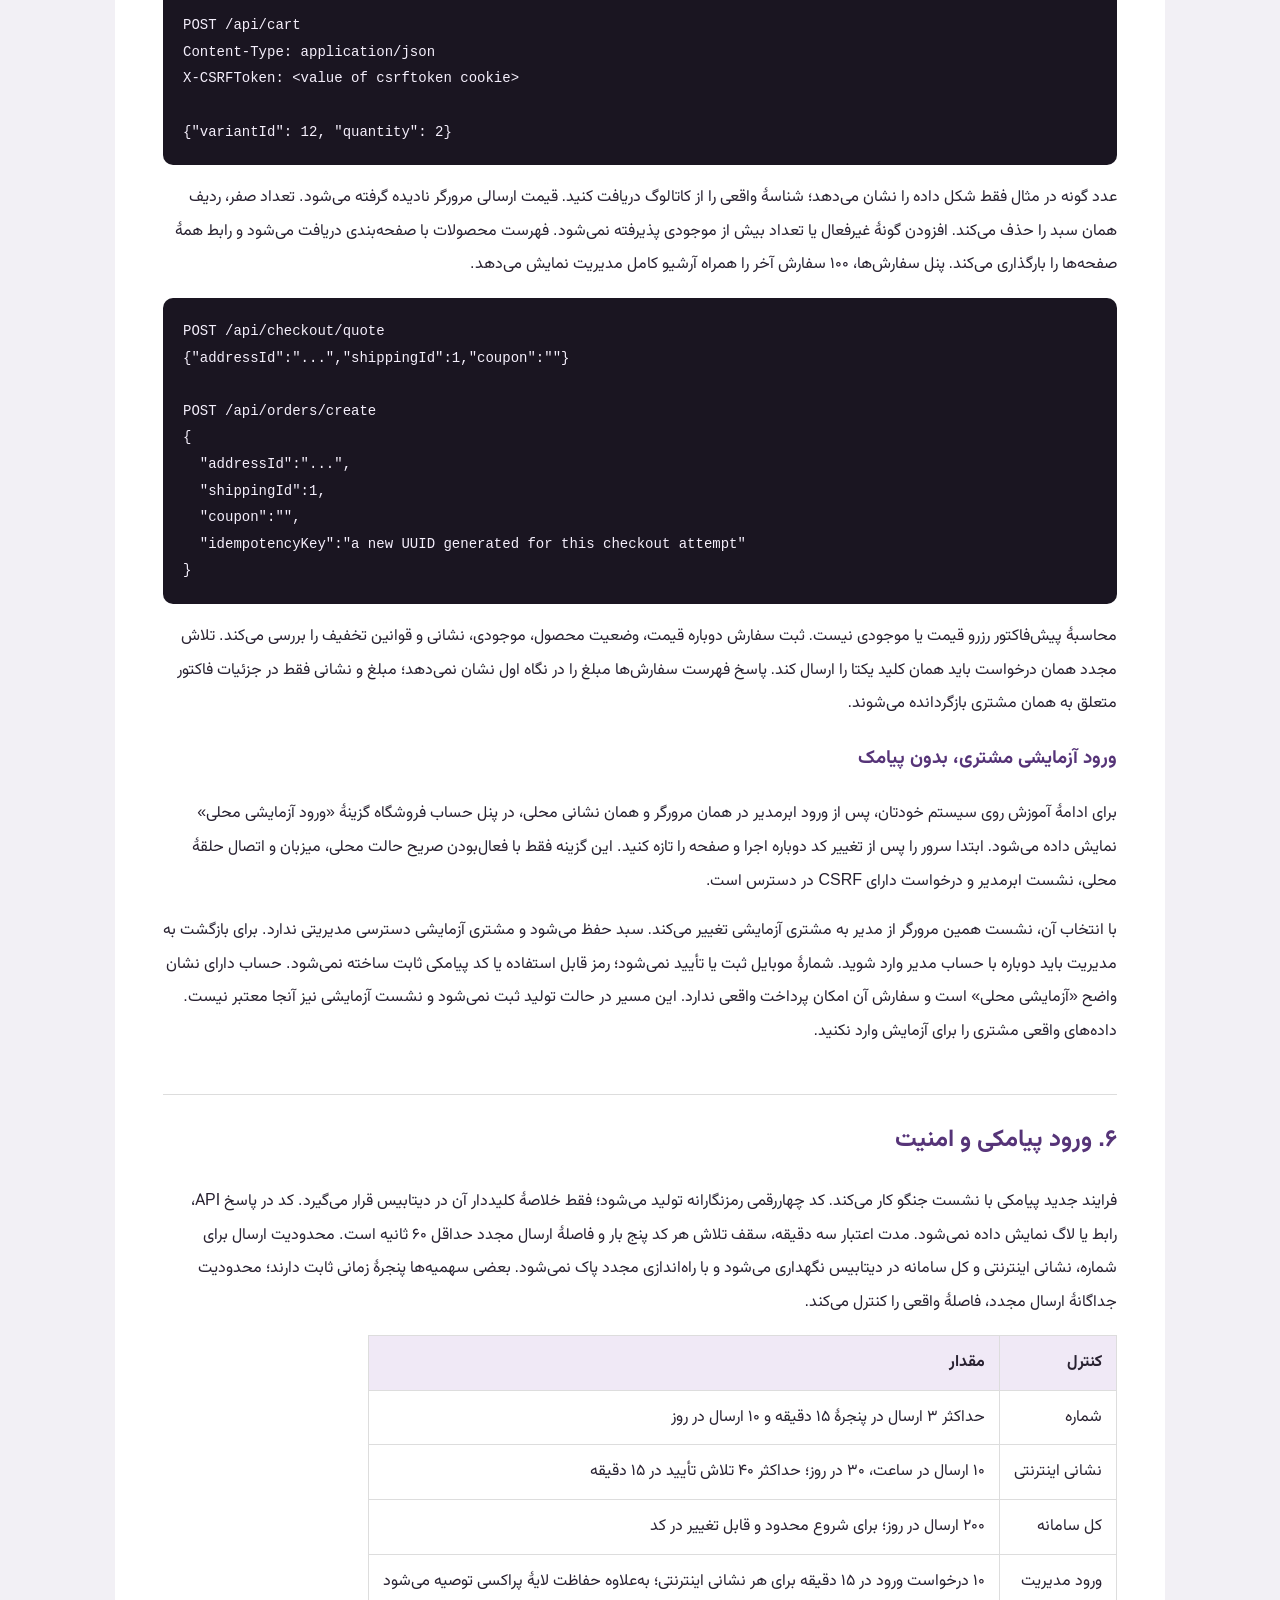
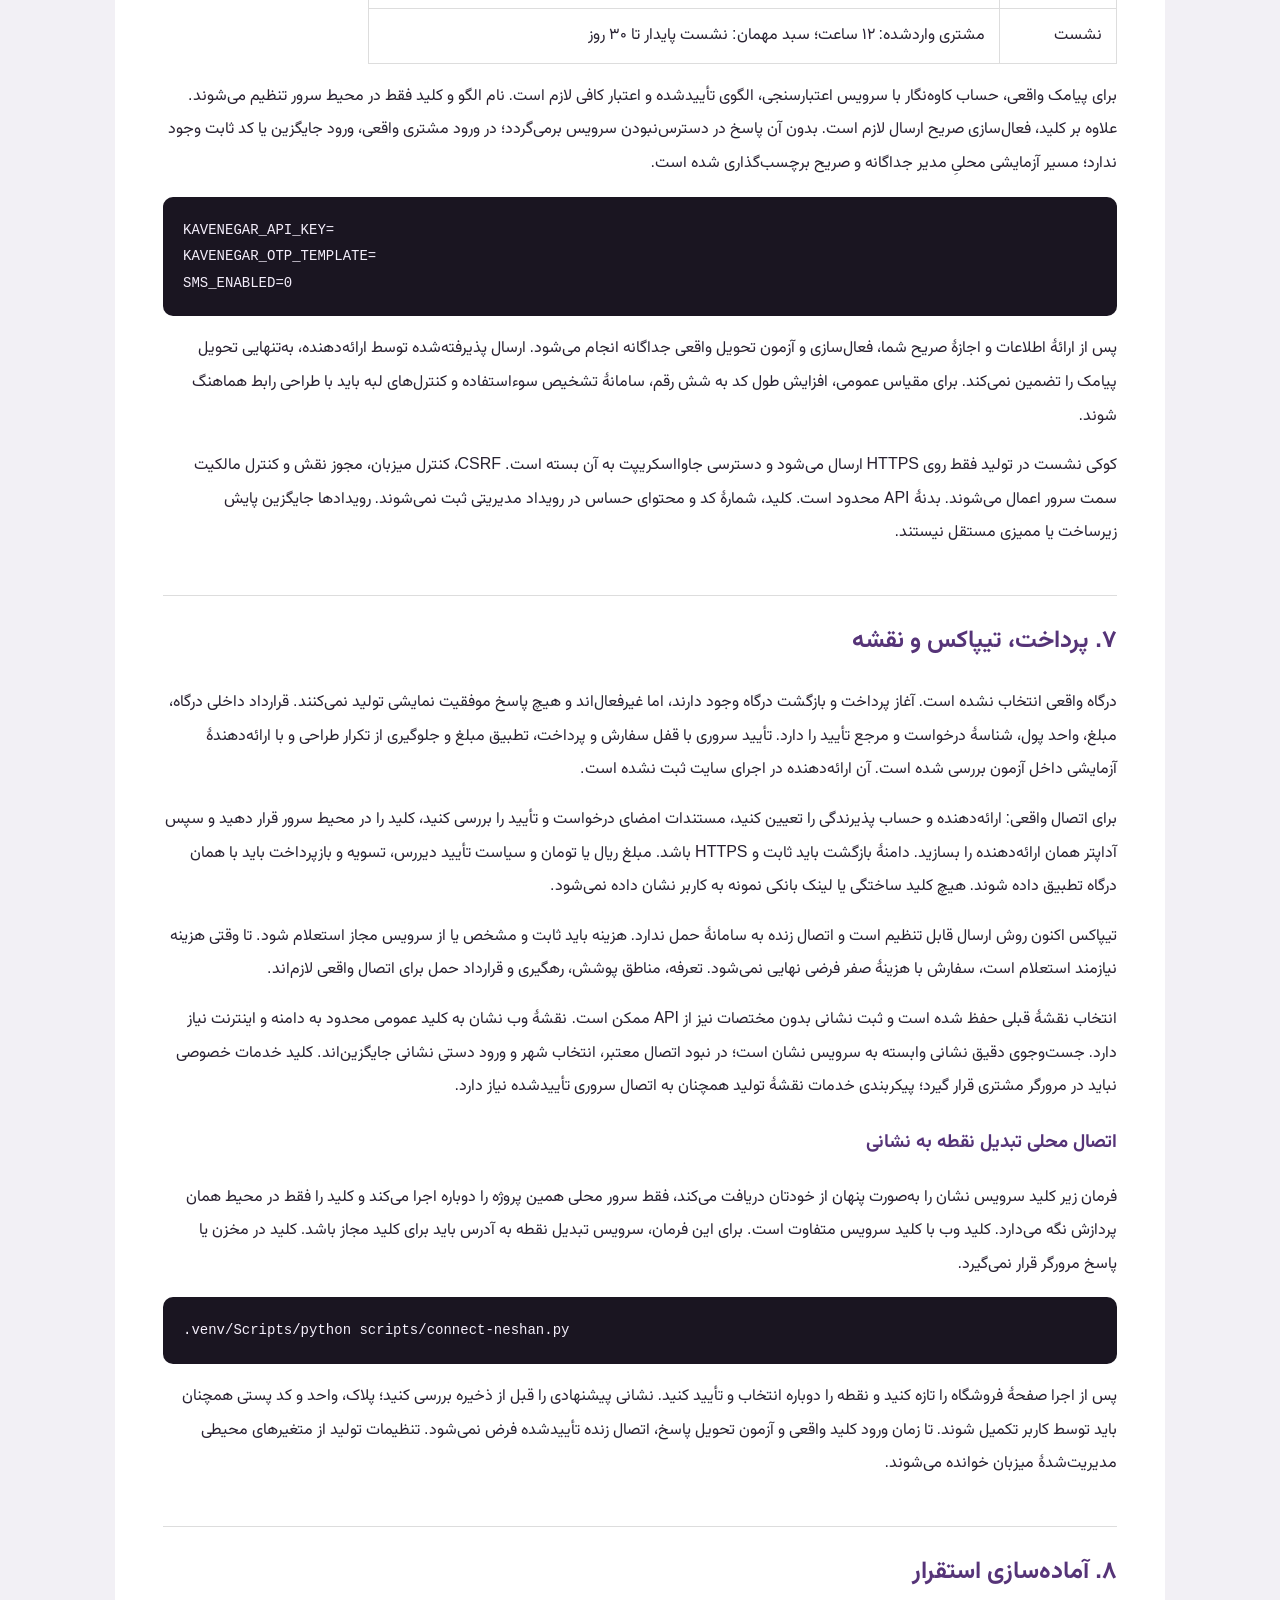
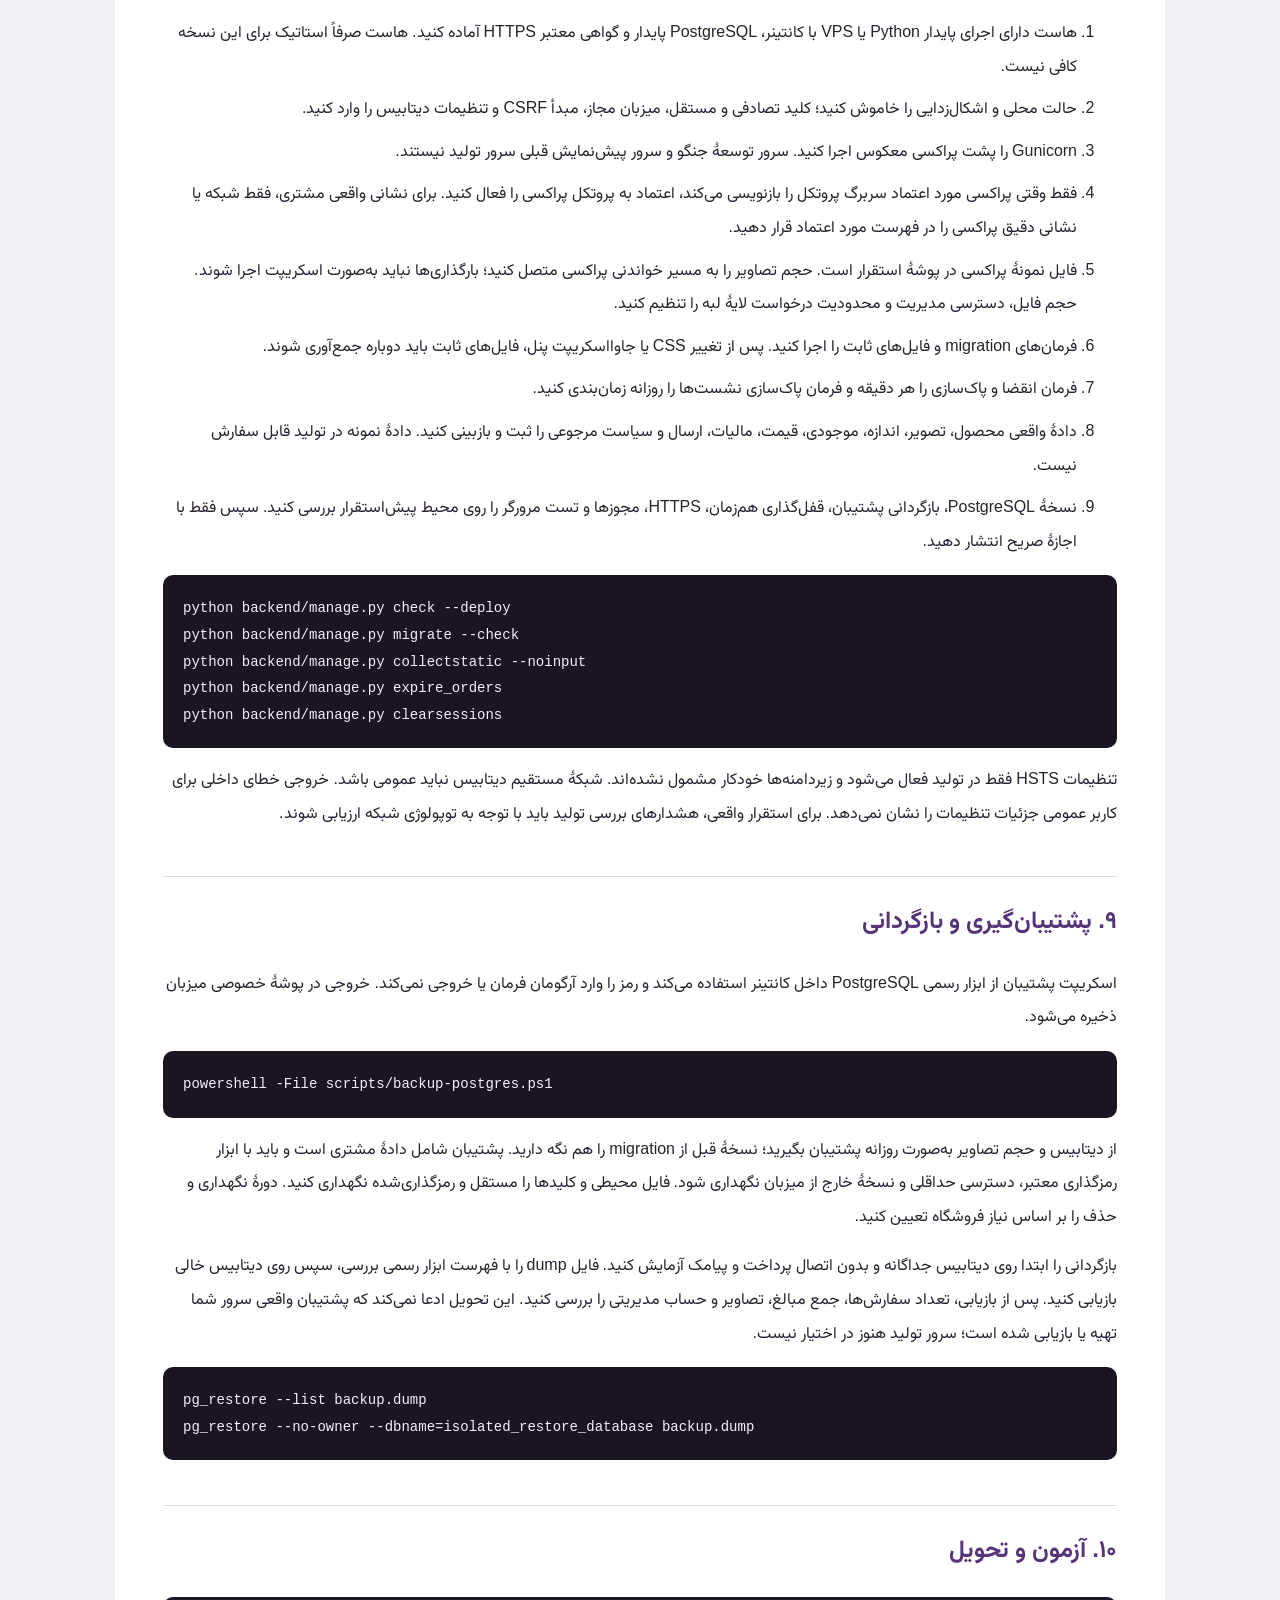
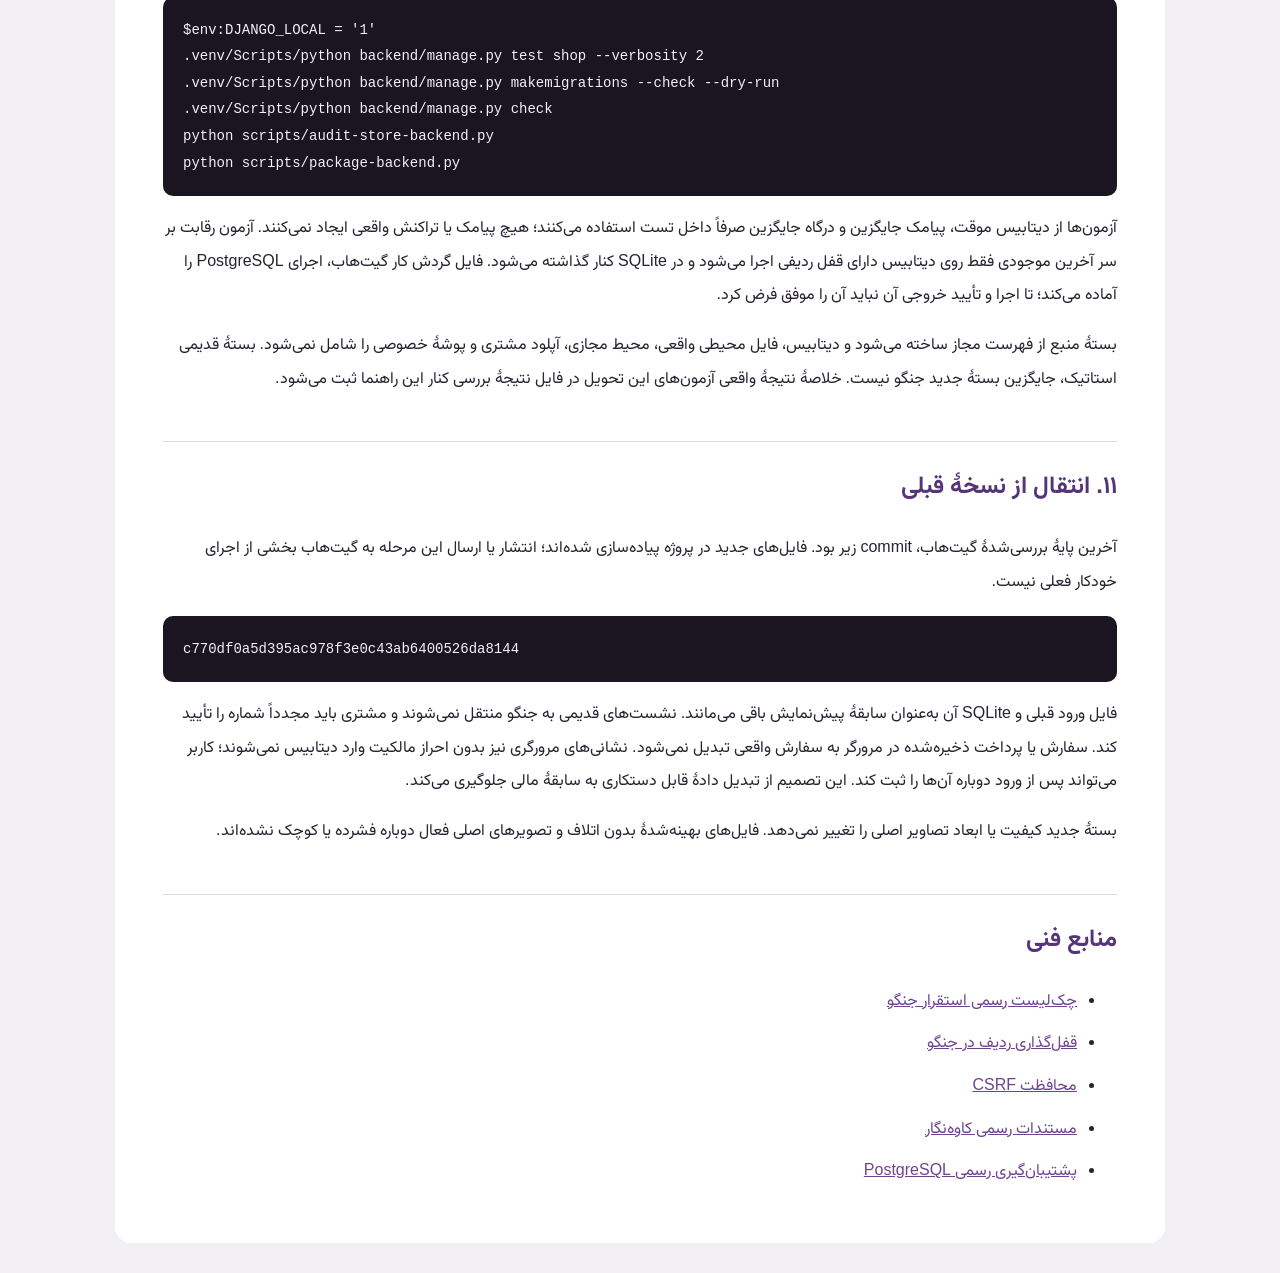
==== commit b92f3530: "Improve storefront checkout, local map setup and admin product filters" ====
--- a/docs/store-backend-fa.html
+++ b/docs/store-backend-fa.html
@@ -1,141 +1,143 @@
-<!doctype html><html lang="fa" dir="rtl"><head><meta charset="utf-8"><meta name="viewport" content="width=device-width,initial-scale=1"><title>راهنمای بک‌اند فروشگاهی فیت‌نست پرو</title><style>@font-face{font-family:Guide;src:url('../assets/fonts/vazirmatn-arabic-84a382e46c.woff2')}*{box-sizing:border-box}body{background:#f2f0f5;color:#292231;font:16px/2.1 Guide,Tahoma,sans-serif;margin:0}main{max-width:1050px;margin:30px auto;background:#fff;padding:38px 48px;border-radius:16px}h1,h2,h3{color:#563478}h1{font-size:30px}h2{margin-top:45px;border-top:1px solid #ddd;padding-top:20px}a{color:#704391}pre{background:#1a1521;color:#f5effc;padding:20px;border-radius:10px;direction:ltr;text-align:left;unicode-bidi:isolate;overflow:auto;white-space:pre;font:14px/1.9 Consolas,monospace}code,bdi{direction:ltr;unicode-bidi:isolate;font-family:Consolas,monospace}table{border-collapse:collapse;width:100%;display:block;overflow:auto}td,th{border:1px solid #ddd;padding:10px 14px;text-align:right}th{background:#f0e9f6}.notice{padding:18px;background:#f3edf9;border-right:4px solid #9b68c9}.ok{background:#f0f6e5;border-color:#a8c960}nav{display:flex;flex-wrap:wrap;gap:16px}li{margin:9px 0}@media(max-width:650px){main{padding:22px 18px;margin:0}h1{font-size:24px}}@media print{body{background:#fff}main{margin:0;padding:0}pre{white-space:pre-wrap}}</style></head><body><main>
-<h1>راهنمای اجرای بک‌اند فروشگاهی فیت‌نست پرو</h1><p>این سند مربوط به بک‌اند جدید جنگو است. سرور قدیمی صرفاً پیش‌نمایش باقی می‌ماند. همهٔ دستورها باید از پوشهٔ پروژه اجرا شوند. متن فارسی راست‌به‌چپ و دستورهای قابل کپی چپ‌به‌راست هستند.</p>
-<nav><a href="#architecture">معماری</a><a href="#local">اجرای محلی</a><a href="#docker">داکر و دیتابیس</a><a href="#admin">مدیریت</a><a href="#api">رابط برنامه‌نویسی</a><a href="#security">امنیت و ورود</a><a href="#payments">پرداخت و ارسال</a><a href="#deploy">استقرار</a><a href="#backup">پشتیبان‌گیری</a><a href="#tests">آزمون‌ها</a><a href="#migration">انتقال داده‌ها</a></nav>
-<aside class="notice"><strong>وضعیت تحویل:</strong> مدل‌ها، APIهای اصلی، پنل، اتصال فرانت‌اند و آزمون‌های خودکار پیاده‌سازی شده‌اند. پیامک واقعی، درگاه پرداخت، تعرفهٔ تیپاکس و انتشار عمومی فعال نشده‌اند. وجود کد و موفقیت آزمون محلی، گواه آماده‌بودن استقرار تولید یا آزمون نفوذ کامل نیست.</aside>
-
-<h2 id="architecture">۱. معماری و مرز اعتماد</h2>
-<p>فرانت‌اند موجود شامل صفحهٔ اصلی و فایل‌های جاوااسکریپت و سبک محلی حفظ شده است. جنگو همان صفحه را سرو می‌کند و اتصال سروری را به آن اضافه می‌کند. در این حالت محصولات، گونه‌ها، قیمت، سبد، نشانی، سفارش و دیدگاه از API واقعی دریافت می‌شوند. دادهٔ مرورگر مرجع قیمت، موجودی، هویت یا پرداخت نیست.</p>
-<pre><code>Browser → Django /api/ → PostgreSQL
-               ├─ session + CSRF + permissions
-               ├─ shop/services.py: pricing, stock, checkout
-               ├─ shop/otp.py: server-side SMS
-               └─ shop/payments.py: disabled gateway contract
-
-/       storefront
-/ops/   Persian operations dashboard
-/admin/ authenticated catalog and configuration forms</code></pre>
-<p>نسخهٔ جنگو از شاخهٔ پشتیبانی بلندمدت ۵٫۲ انتخاب و نسخهٔ نصب‌شده در فایل وابستگی قفل شده است. دیتابیس تولید PostgreSQL است؛ SQLite فقط با انتخاب صریح حالت محلی فعال می‌شود. کانتینر برای Python ۳٫۱۳ تنظیم شده است. روی این سیستم Python ۳٫۱۵ موجود بود و آزمون محلی با آن اجرا شد؛ برای محیط اصلی، نسخهٔ کانتینر مبناست.</p>
-<table><tr><th>بخش</th><th>مدل‌ها و رفتار</th></tr><tr><td>کاتالوگ</td><td>دستهٔ سلسله‌مراتبی، محصول، ویژگی JSON، تصاویر چندگانه، گونه با رنگ و اندازه و شناسهٔ انبار</td></tr><tr><td>قیمت</td><td>عدد صحیح ریالی، تخفیف زمان‌دار، نمایش تومان در رابط، محاسبهٔ مالیات و ارسال در سرور</td></tr><tr><td>سبد</td><td>مالکیت نشست مهمان یا مشتری؛ انتقال فقط بعد از تأیید پیامکی؛ نگهداری سبد پرداخت‌نشده</td></tr><tr><td>سفارش</td><td>تصویر ثابت اقلام و نشانی، کد یکتا، کلید تکرارناپذیری درخواست، رزرو موجودی و انقضا</td></tr><tr><td>مدیریت</td><td>مجوزهای نقش، ثبت رویداد بدون کلید و متن حساس، گزارش فروش تأییدشده و هشدار موجودی</td></tr></table>
-<p>موجودی هنگام ثبت سفارش برای ۲۰ دقیقه رزرو می‌شود. سفارش پرداخت‌نشده، سبد را حذف نمی‌کند و تغییر آن تا لغو یا پایان رزرو محدود می‌شود. پس از تأیید سروری پرداخت، اقلام خریداری‌شده از سبد حذف می‌شوند. اجرای دوره‌ای فرمان انقضا ضروری است. کد تخفیف سفارش‌های لغوشده یا مرجوع‌شده از سهمیهٔ مصرف کنار گذاشته می‌شود؛ سفارش‌های در انتظار پرداخت سهمیه رزرو می‌کنند.</p>
-
-<h2 id="local">۲. اجرای محلی در ویندوز</h2>
-<p>نصب Python و اینترنت برای دریافت وابستگی‌ها لازم است. اجرا فقط روی حلقهٔ محلی سیستم انجام می‌شود و سایتی منتشر نمی‌شود. رمز یا کلید واقعی برای این مرحله لازم نیست.</p>
-<pre><code>cd 'D:\Website tesy gigi'
-python -m venv .venv
-.venv/Scripts/python -m pip install -r backend/requirements.txt
-$env:DJANGO_LOCAL = '1'
-$env:DJANGO_DEBUG = '1'
-.venv/Scripts/python backend/manage.py migrate
-.venv/Scripts/python backend/manage.py setup_roles
-.venv/Scripts/python backend/manage.py collectstatic --noinput
-.venv/Scripts/python backend/manage.py runserver 127.0.0.1:8081 --noreload</code></pre>
-<p>اسکریپت زیر همین مراحل پایه را انجام می‌دهد. حالت محلی یک کلید تصادفی خصوصی در پوشهٔ خصوصی می‌سازد. دیتابیس محلی نیز همان‌جا ذخیره می‌شود. فایل نمونهٔ متغیرهای محیطی توسط جنگو خودکار بارگذاری نمی‌شود؛ در اجرای مستقیم باید متغیرها را در محیط پردازش تنظیم کنید. Docker Compose فایل محیطی را می‌خواند.</p>
-<pre><code>powershell -File scripts/run-backend.ps1</code></pre>
-<p>برای کاتالوگ نمایشی اختیاری:</p>
-<pre><code>.venv/Scripts/python backend/manage.py seed_demo</code></pre>
-<p>دادهٔ نمونه صریحاً برچسب‌گذاری می‌شود، موجودی اولیه صفر است، تیپاکس نیازمند تعیین هزینه است و پذیرش سفارش خودکار فعال نمی‌شود. این فرمان حساب مشتری، کد ورود یا پرداخت نمونه ایجاد نمی‌کند. اجرای دوباره، محصول موجود را بازنویسی نمی‌کند.</p>
-<p>برای ساخت مدیر محلی، خودتان رمز را در فرمان تعاملی تعیین کنید؛ رمز آماده یا حساب مخفی وجود ندارد:</p>
-<pre><code>.venv/Scripts/python backend/manage.py createsuperuser</code></pre>
-<p>پس از اجرا صفحهٔ فروشگاه را از آدرس سرور باز کنید؛ بازکردن فایل مستقیم، اجرای بک‌اند نیست. اگر پورت اشغال است، عدد پورت را تغییر دهید. سرویس پیش‌نمایش قبلی روی پورت دیگر می‌تواند مستقل باقی بماند.</p>
-
-<h2 id="docker">۳. PostgreSQL و Docker Compose</h2>
-<p>Docker Desktop یا Docker Engine و افزونهٔ Compose باید نصب باشند. فایل نمونه را کپی کنید و فقط روی سیستم خودتان مقدارهای خالی را پر کنید. فایل واقعی نباید وارد گیت شود.</p>
-<pre><code>Copy-Item .env.example .env
-python -c "import secrets; print(secrets.token_urlsafe(64))"</code></pre>
-<p>خروجی تصادفی را به‌عنوان کلید جنگو در فایل خصوصی قرار دهید. رمز دیتابیس نیز باید مستقل و تصادفی باشد. نام دیتابیس، نام کاربر و میزبان‌های مجاز را متناسب با محیط تعیین کنید. برای پیش‌نمایش محلی داکر، حالت محلی را صریحاً فعال کنید و موتور دیتابیس را PostgreSQL نگه دارید. برای تولید حالت محلی و اشکال‌زدایی باید خاموش باشند.</p>
-<pre><code>docker compose build
-docker compose up -d db
-docker compose run --rm web python manage.py migrate
-docker compose run --rm web python manage.py setup_roles
-docker compose run --rm web python manage.py collectstatic --noinput
-docker compose run --rm web python manage.py createsuperuser
-docker compose up -d web</code></pre>
-<p>دیتابیس پورت عمومی ندارد. پورت وب فقط به حلقهٔ محلی میزبان متصل است. دادهٔ دیتابیس، تصاویر بارگذاری‌شده و فایل‌های ثابت در حجم‌های پایدار جداگانه نگهداری می‌شوند. حذف حجم‌ها باعث از دست رفتن داده می‌شود؛ برای به‌روزرسانی معمول نباید آن‌ها را حذف کنید.</p>
-
-<h2 id="admin">۴. پنل و نقش‌ها</h2>
-<p>داشبورد فارسی در مسیر مدیریت عملیاتی است. فرم‌های جزئیات و ویرایش داده با همان سبک تیره در مدیریت جنگو قرار دارند. طرح‌های مفهومی و مجموعهٔ پرامپت‌ها در پوشهٔ طراحی ذخیره شده‌اند؛ <a href="../design/admin-mockups/index.html">گالری شش طرح</a> را ببینید. این تصاویر جایگزین رابط تعاملی نشده‌اند.</p>
-<table><tr><th>نقش</th><th>دسترسی</th></tr><tr><td>ابرمدیر</td><td>ساخت کارکنان، تعیین عضویت نقش و تنظیم مجوزها؛ باید حساب محدود و محافظت‌شده باشد.</td></tr><tr><td>مدیر فروشگاه</td><td>کاتالوگ، موجودی، تخفیف، تنظیمات، مشتریان با دسترسی مشاهده، سفارش و گزارش؛ تغییر کلید یا اعلام دستی پرداخت موفق ندارد.</td></tr><tr><td>کارمند فروشگاه</td><td>مشاهدهٔ محصول، دسته، موجودی و سفارش؛ انتقال وضعیت سفارش پرداخت‌شده به آماده‌سازی، ارسال و تحویل؛ بدون مشاهدهٔ فهرست مشتریان یا تنظیمات مالی.</td></tr></table>
-<p>ابرمدیر باید پرچم کارمند را برای حساب مدیریتی فعال و نقش مناسب را جداگانه اختصاص دهد. نقش به‌تنهایی ورود مدیریتی را فعال نمی‌کند. مشتری پیامکی معمولی هیچ نقش مدیریتی نمی‌گیرد. تأیید شماره، تأیید هویت حقوقی یا کد ملی نیست.</p>
-<p>موجودی موجود را از بخش اصلاح موجودی با عدد مثبت یا منفی تغییر دهید. این کار با قفل دیتابیس و ثبت رویداد انجام می‌شود. برای محصول: دسته، عنوان انگلیسی، نام فارسی، توضیح، وضعیت و سپس گونه و تصاویر را ثبت کنید. قیمت‌ها به ریال‌اند. ترتیب تصویر، ترتیب گالری را تعیین می‌کند. جدول اندازه و جنس در ویژگی‌ها قرار می‌گیرند؛ محتوای HTML در توضیحات اجرا نمی‌شود.</p>
-<pre><code>{
-  "mark": "TEE",
-  "جنس": "پنبه و الاستین",
-  "روش شست‌وشو": "مطابق برچسب محصول",
-  "sizeChart": [
-    {"size": "M", "width": "54 cm", "length": "70 cm"}
-  ]
-}</code></pre>
-<p>فرم مرجوعی صرفاً درخواست مشتری و نتیجهٔ بررسی را ثبت می‌کند؛ پذیرش درخواست به‌معنای بازپرداخت بانکی نیست. بازپرداخت خودکار تا انتخاب درگاه و پیاده‌سازی مسیر مالی آن فعال نیست. حذف سوابق مالی و تغییر دستی مبلغ یا وضعیت پرداخت در پنل عمومی مجاز نشده است.</p>
-
-<h2 id="api">۵. API و قرارداد داده</h2>
-<p>فهرست مسیرها، روش درخواست و نمونهٔ بدنه‌ها در <a href="api-contract.json">قرارداد ماشینی API</a> قرار دارد. نشست کوکی‌محور و هم‌مبدأ است. ابتدا مسیر نشست را بخوانید تا کوکی CSRF ایجاد شود؛ برای تمام درخواست‌های تغییردهنده، مقدار آن را در سربرگ مربوط بفرستید. شناسهٔ مشتری در بدنه تعیین‌کنندهٔ مالکیت نیست.</p>
-<pre><code>GET /api/auth/session
-Cookie: csrftoken=...
-
-POST /api/cart
-Content-Type: application/json
-X-CSRFToken: &lt;value of csrftoken cookie&gt;
-
-{"variantId": 12, "quantity": 2}</code></pre>
-<p>عدد گونه در مثال فقط شکل داده را نشان می‌دهد؛ شناسهٔ واقعی را از کاتالوگ دریافت کنید. قیمت ارسالی مرورگر نادیده گرفته می‌شود. تعداد صفر، ردیف همان سبد را حذف می‌کند. افزودن گونهٔ غیرفعال یا تعداد بیش از موجودی پذیرفته نمی‌شود. فهرست محصولات با صفحه‌بندی دریافت می‌شود و رابط همهٔ صفحه‌ها را بارگذاری می‌کند. پنل سفارش‌ها، ۱۰۰ سفارش آخر را همراه آرشیو کامل مدیریت نمایش می‌دهد.</p>
-<pre><code>POST /api/checkout/quote
-{"addressId":"...","shippingId":1,"coupon":""}
-
-POST /api/orders/create
-{
-  "addressId":"...",
-  "shippingId":1,
-  "coupon":"",
-  "idempotencyKey":"a new UUID generated for this checkout attempt"
-}</code></pre>
-<p>محاسبهٔ پیش‌فاکتور رزرو قیمت یا موجودی نیست. ثبت سفارش دوباره قیمت، وضعیت محصول، موجودی، نشانی و قوانین تخفیف را بررسی می‌کند. تلاش مجدد همان درخواست باید همان کلید یکتا را ارسال کند. پاسخ فهرست سفارش‌ها مبلغ را در نگاه اول نشان نمی‌دهد؛ مبلغ و نشانی فقط در جزئیات فاکتور متعلق به همان مشتری بازگردانده می‌شوند.</p>
-
-<h2 id="security">۶. ورود پیامکی و امنیت</h2>
-<p>فرایند جدید پیامکی با نشست جنگو کار می‌کند. کد چهاررقمی رمزنگارانه تولید می‌شود؛ فقط خلاصهٔ کلیددار آن در دیتابیس قرار می‌گیرد. کد در پاسخ API، رابط یا لاگ نمایش داده نمی‌شود. مدت اعتبار سه دقیقه، سقف تلاش هر کد پنج بار و فاصلهٔ ارسال مجدد حداقل ۶۰ ثانیه است. محدودیت ارسال برای شماره، نشانی اینترنتی و کل سامانه در دیتابیس نگهداری می‌شود و با راه‌اندازی مجدد پاک نمی‌شود. بعضی سهمیه‌ها پنجرهٔ زمانی ثابت دارند؛ محدودیت جداگانهٔ ارسال مجدد، فاصلهٔ واقعی را کنترل می‌کند.</p>
-<table><tr><th>کنترل</th><th>مقدار</th></tr><tr><td>شماره</td><td>حداکثر ۳ ارسال در پنجرهٔ ۱۵ دقیقه و ۱۰ ارسال در روز</td></tr><tr><td>نشانی اینترنتی</td><td>۱۰ ارسال در ساعت، ۳۰ در روز؛ حداکثر ۴۰ تلاش تأیید در ۱۵ دقیقه</td></tr><tr><td>کل سامانه</td><td>۲۰۰ ارسال در روز؛ برای شروع محدود و قابل تغییر در کد</td></tr><tr><td>ورود مدیریت</td><td>۱۰ درخواست ورود در ۱۵ دقیقه برای هر نشانی اینترنتی؛ به‌علاوه حفاظت لایهٔ پراکسی توصیه می‌شود</td></tr><tr><td>نشست</td><td>مشتری واردشده: ۱۲ ساعت؛ سبد مهمان: نشست پایدار تا ۳۰ روز</td></tr></table>
-<p>برای پیامک واقعی، حساب کاوه‌نگار با سرویس اعتبارسنجی، الگوی تأییدشده و اعتبار کافی لازم است. نام الگو و کلید فقط در محیط سرور تنظیم می‌شوند. علاوه بر کلید، فعال‌سازی صریح ارسال لازم است. بدون آن پاسخ در دسترس‌نبودن سرویس برمی‌گردد؛ ورود جایگزین یا کد ثابت وجود ندارد.</p>
-<pre><code>KAVENEGAR_API_KEY=
-KAVENEGAR_OTP_TEMPLATE=
-SMS_ENABLED=0</code></pre>
-<p>پس از ارائهٔ اطلاعات و اجازهٔ صریح شما، فعال‌سازی و آزمون تحویل واقعی جداگانه انجام می‌شود. ارسال پذیرفته‌شده توسط ارائه‌دهنده، به‌تنهایی تحویل پیامک را تضمین نمی‌کند. برای مقیاس عمومی، افزایش طول کد به شش رقم، سامانهٔ تشخیص سوءاستفاده و کنترل‌های لبه باید با طراحی رابط هماهنگ شوند.</p>
-<p>کوکی نشست در تولید فقط روی HTTPS ارسال می‌شود و دسترسی جاوااسکریپت به آن بسته است. CSRF، کنترل میزبان، مجوز نقش و کنترل مالکیت سمت سرور اعمال می‌شوند. بدنهٔ API محدود است. کلید، شمارهٔ کد و محتوای حساس در رویداد مدیریتی ثبت نمی‌شوند. رویدادها جایگزین پایش زیرساخت یا ممیزی مستقل نیستند.</p>
-
-<h2 id="payments">۷. پرداخت، تیپاکس و نقشه</h2>
-<p>درگاه واقعی انتخاب نشده است. آغاز پرداخت و بازگشت درگاه وجود دارند، اما غیرفعال‌اند و هیچ پاسخ موفقیت نمایشی تولید نمی‌کنند. قرارداد داخلی درگاه، مبلغ، واحد پول، شناسهٔ درخواست و مرجع تأیید را دارد. تأیید سروری با قفل سفارش و پرداخت، تطبیق مبلغ و جلوگیری از تکرار طراحی و با ارائه‌دهندهٔ آزمایشی داخل آزمون بررسی شده است. آن ارائه‌دهنده در اجرای سایت ثبت نشده است.</p>
-<p>برای اتصال واقعی: ارائه‌دهنده و حساب پذیرندگی را تعیین کنید، مستندات امضای درخواست و تأیید را بررسی کنید، کلید را در محیط سرور قرار دهید و سپس آداپتر همان ارائه‌دهنده را بسازید. دامنهٔ بازگشت باید ثابت و HTTPS باشد. مبلغ ریال یا تومان و سیاست تأیید دیررس، تسویه و بازپرداخت باید با همان درگاه تطبیق داده شوند. هیچ کلید ساختگی یا لینک بانکی نمونه به کاربر نشان داده نمی‌شود.</p>
-<p>تیپاکس اکنون روش ارسال قابل تنظیم است و اتصال زنده به سامانهٔ حمل ندارد. هزینه باید ثابت و مشخص یا از سرویس مجاز استعلام شود. تا وقتی هزینه نیازمند استعلام است، سفارش با هزینهٔ صفر فرضی نهایی نمی‌شود. تعرفه، مناطق پوشش، رهگیری و قرارداد حمل برای اتصال واقعی لازم‌اند.</p>
-<p>انتخاب نقشهٔ قبلی حفظ شده است و ثبت نشانی بدون مختصات نیز از API ممکن است. نقشهٔ وب نشان به کلید عمومی محدود به دامنه و اینترنت نیاز دارد. جست‌وجوی دقیق نشانی وابسته به سرویس نشان است؛ در نبود اتصال معتبر، انتخاب شهر و ورود دستی نشانی جایگزین‌اند. کلید خدمات خصوصی نباید در مرورگر مشتری قرار گیرد؛ پیکربندی خدمات نقشهٔ تولید همچنان به اتصال سروری تأییدشده نیاز دارد.</p>
-
-<h2 id="deploy">۸. آماده‌سازی استقرار</h2>
-<ol><li>هاست دارای اجرای پایدار Python یا VPS با کانتینر، PostgreSQL پایدار و گواهی معتبر HTTPS آماده کنید. هاست صرفاً استاتیک برای این نسخه کافی نیست.</li><li>حالت محلی و اشکال‌زدایی را خاموش کنید؛ کلید تصادفی و مستقل، میزبان مجاز، مبدأ CSRF و تنظیمات دیتابیس را وارد کنید.</li><li>Gunicorn را پشت پراکسی معکوس اجرا کنید. سرور توسعهٔ جنگو و سرور پیش‌نمایش قبلی سرور تولید نیستند.</li><li>فقط وقتی پراکسی مورد اعتماد سربرگ پروتکل را بازنویسی می‌کند، اعتماد به پروتکل پراکسی را فعال کنید. برای نشانی واقعی مشتری، فقط شبکه یا نشانی دقیق پراکسی را در فهرست مورد اعتماد قرار دهید.</li><li>فایل نمونهٔ پراکسی در پوشهٔ استقرار است. حجم تصاویر را به مسیر خواندنی پراکسی متصل کنید؛ بارگذاری‌ها نباید به‌صورت اسکریپت اجرا شوند. حجم فایل، دسترسی مدیریت و محدودیت درخواست لایهٔ لبه را تنظیم کنید.</li><li>فرمان‌های migration و فایل‌های ثابت را اجرا کنید. پس از تغییر CSS یا جاوااسکریپت پنل، فایل‌های ثابت باید دوباره جمع‌آوری شوند.</li><li>فرمان انقضا و پاک‌سازی را هر دقیقه و فرمان پاک‌سازی نشست‌ها را روزانه زمان‌بندی کنید.</li><li>دادهٔ واقعی محصول، تصویر، اندازه، موجودی، قیمت، مالیات، ارسال و سیاست مرجوعی را ثبت و بازبینی کنید. دادهٔ نمونه در تولید قابل سفارش نیست.</li><li>نسخهٔ PostgreSQL، بازگردانی پشتیبان، قفل‌گذاری هم‌زمان، HTTPS، مجوزها و تست مرورگر را روی محیط پیش‌استقرار بررسی کنید. سپس فقط با اجازهٔ صریح انتشار دهید.</li></ol>
-<pre><code>python backend/manage.py check --deploy
-python backend/manage.py migrate --check
-python backend/manage.py collectstatic --noinput
-python backend/manage.py expire_orders
-python backend/manage.py clearsessions</code></pre>
-<p>تنظیمات HSTS فقط در تولید فعال می‌شود و زیردامنه‌ها خودکار مشمول نشده‌اند. شبکهٔ مستقیم دیتابیس نباید عمومی باشد. خروجی خطای داخلی برای کاربر عمومی جزئیات تنظیمات را نشان نمی‌دهد. برای استقرار واقعی، هشدارهای بررسی تولید باید با توجه به توپولوژی شبکه ارزیابی شوند.</p>
-
-<h2 id="backup">۹. پشتیبان‌گیری و بازگردانی</h2>
-<p>اسکریپت پشتیبان از ابزار رسمی PostgreSQL داخل کانتینر استفاده می‌کند و رمز را وارد آرگومان فرمان یا خروجی نمی‌کند. خروجی در پوشهٔ خصوصی میزبان ذخیره می‌شود.</p>
-<pre><code>powershell -File scripts/backup-postgres.ps1</code></pre>
-<p>از دیتابیس و حجم تصاویر به‌صورت روزانه پشتیبان بگیرید؛ نسخهٔ قبل از migration را هم نگه دارید. پشتیبان شامل دادهٔ مشتری است و باید با ابزار رمزگذاری معتبر، دسترسی حداقلی و نسخهٔ خارج از میزبان نگهداری شود. فایل محیطی و کلیدها را مستقل و رمزگذاری‌شده نگهداری کنید. دورهٔ نگهداری و حذف را بر اساس نیاز فروشگاه تعیین کنید.</p>
-<p>بازگردانی را ابتدا روی دیتابیس جداگانه و بدون اتصال پرداخت و پیامک آزمایش کنید. فایل dump را با فهرست ابزار رسمی بررسی، سپس روی دیتابیس خالی بازیابی کنید. پس از بازیابی، تعداد سفارش‌ها، جمع مبالغ، تصاویر و حساب مدیریتی را بررسی کنید. این تحویل ادعا نمی‌کند که پشتیبان واقعی سرور شما تهیه یا بازیابی شده است؛ سرور تولید هنوز در اختیار نیست.</p>
-<pre><code>pg_restore --list backup.dump
-pg_restore --no-owner --dbname=isolated_restore_database backup.dump</code></pre>
-
-<h2 id="tests">۱۰. آزمون و تحویل</h2>
-<pre><code>$env:DJANGO_LOCAL = '1'
-.venv/Scripts/python backend/manage.py test shop --verbosity 2
-.venv/Scripts/python backend/manage.py makemigrations --check --dry-run
-.venv/Scripts/python backend/manage.py check
-python scripts/audit-store-backend.py
-python scripts/package-backend.py</code></pre>
-<p>آزمون‌ها از دیتابیس موقت، پیامک جایگزین و درگاه جایگزین صرفاً داخل تست استفاده می‌کنند؛ هیچ پیامک یا تراکنش واقعی ایجاد نمی‌کنند. آزمون رقابت بر سر آخرین موجودی فقط روی دیتابیس دارای قفل ردیفی اجرا می‌شود و در SQLite کنار گذاشته می‌شود. فایل گردش کار گیت‌هاب، اجرای PostgreSQL را آماده می‌کند؛ تا اجرا و تأیید خروجی آن نباید آن را موفق فرض کرد.</p>
-<p>بستهٔ منبع از فهرست مجاز ساخته می‌شود و دیتابیس، فایل محیطی واقعی، محیط مجازی، آپلود مشتری و پوشهٔ خصوصی را شامل نمی‌شود. بستهٔ قدیمی استاتیک، جایگزین بستهٔ جدید جنگو نیست. خلاصهٔ نتیجهٔ واقعی آزمون‌های این تحویل در فایل نتیجهٔ بررسی کنار این راهنما ثبت می‌شود.</p>
-
-<h2 id="migration">۱۱. انتقال از نسخهٔ قبلی</h2>
-<p>آخرین پایهٔ بررسی‌شدهٔ گیت‌هاب، commit زیر بود. فایل‌های جدید در پروژه پیاده‌سازی شده‌اند؛ انتشار یا ارسال این مرحله به گیت‌هاب بخشی از اجرای خودکار فعلی نیست.</p><pre><code>c770df0a5d395ac978f3e0c43ab6400526da8144</code></pre>
-<p>فایل ورود قبلی و SQLite آن به‌عنوان سابقهٔ پیش‌نمایش باقی می‌مانند. نشست‌های قدیمی به جنگو منتقل نمی‌شوند و مشتری باید مجدداً شماره را تأیید کند. سفارش یا پرداخت ذخیره‌شده در مرورگر به سفارش واقعی تبدیل نمی‌شود. نشانی‌های مرورگری نیز بدون احراز مالکیت وارد دیتابیس نمی‌شوند؛ کاربر می‌تواند پس از ورود دوباره آن‌ها را ثبت کند. این تصمیم از تبدیل دادهٔ قابل دستکاری به سابقهٔ مالی جلوگیری می‌کند.</p>
-<p>بستهٔ جدید کیفیت یا ابعاد تصاویر اصلی را تغییر نمی‌دهد. فایل‌های بهینه‌شدهٔ بدون اتلاف و تصویرهای اصلی فعال دوباره فشرده یا کوچک نشده‌اند.</p>
-<h2>منابع فنی</h2><ul><li><a href="https://docs.djangoproject.com/en/5.2/howto/deployment/checklist/">چک‌لیست رسمی استقرار جنگو</a></li><li><a href="https://docs.djangoproject.com/en/5.2/ref/models/querysets/#select-for-update">قفل‌گذاری ردیف در جنگو</a></li><li><a href="https://docs.djangoproject.com/en/5.2/ref/csrf/">محافظت CSRF</a></li><li><a href="https://kavenegar.com/rest.html">مستندات رسمی کاوه‌نگار</a></li><li><a href="https://www.postgresql.org/docs/16/backup-dump.html">پشتیبان‌گیری رسمی PostgreSQL</a></li></ul>
-</main></body></html>
+<!doctype html><html lang="fa" dir="rtl"><head><meta charset="utf-8"><meta name="viewport" content="width=device-width,initial-scale=1"><title>راهنمای بک‌اند فروشگاهی فیت‌نست پرو</title><style>@font-face{font-family:Guide;src:url('../assets/fonts/vazirmatn-arabic-84a382e46c.woff2')}*{box-sizing:border-box}body{background:#f2f0f5;color:#292231;font:16px/2.1 Guide,Tahoma,sans-serif;margin:0}main{max-width:1050px;margin:30px auto;background:#fff;padding:38px 48px;border-radius:16px}h1,h2,h3{color:#563478}h1{font-size:30px}h2{margin-top:45px;border-top:1px solid #ddd;padding-top:20px}a{color:#704391}pre{background:#1a1521;color:#f5effc;padding:20px;border-radius:10px;direction:ltr;text-align:left;unicode-bidi:isolate;overflow:auto;white-space:pre;font:14px/1.9 Consolas,monospace}code,bdi{direction:ltr;unicode-bidi:isolate;font-family:Consolas,monospace}table{border-collapse:collapse;width:100%;display:block;overflow:auto}td,th{border:1px solid #ddd;padding:10px 14px;text-align:right}th{background:#f0e9f6}.notice{padding:18px;background:#f3edf9;border-right:4px solid #9b68c9}.ok{background:#f0f6e5;border-color:#a8c960}nav{display:flex;flex-wrap:wrap;gap:16px}li{margin:9px 0}@media(max-width:650px){main{padding:22px 18px;margin:0}h1{font-size:24px}}@media print{body{background:#fff}main{margin:0;padding:0}pre{white-space:pre-wrap}}</style></head><body><main>
+<h1>راهنمای اجرای بک‌اند فروشگاهی فیت‌نست پرو</h1><p>این سند مربوط به بک‌اند جدید جنگو است. سرور قدیمی صرفاً پیش‌نمایش باقی می‌ماند. همهٔ دستورها باید از پوشهٔ پروژه اجرا شوند. متن فارسی راست‌به‌چپ و دستورهای قابل کپی چپ‌به‌راست هستند.</p>
+<nav><a href="#architecture">معماری</a><a href="#local">اجرای محلی</a><a href="#docker">داکر و دیتابیس</a><a href="#admin">مدیریت</a><a href="#api">رابط برنامه‌نویسی</a><a href="#security">امنیت و ورود</a><a href="#payments">پرداخت و ارسال</a><a href="#deploy">استقرار</a><a href="#backup">پشتیبان‌گیری</a><a href="#tests">آزمون‌ها</a><a href="#migration">انتقال داده‌ها</a></nav>
+<aside class="notice"><strong>وضعیت تحویل:</strong> مدل‌ها، APIهای اصلی، پنل، اتصال فرانت‌اند و آزمون‌های خودکار پیاده‌سازی شده‌اند. پیامک واقعی، درگاه پرداخت، تعرفهٔ تیپاکس و انتشار عمومی فعال نشده‌اند. وجود کد و موفقیت آزمون محلی، گواه آماده‌بودن استقرار تولید یا آزمون نفوذ کامل نیست.</aside>
+
+<h2 id="architecture">۱. معماری و مرز اعتماد</h2>
+<p>فرانت‌اند موجود شامل صفحهٔ اصلی و فایل‌های جاوااسکریپت و سبک محلی حفظ شده است. جنگو همان صفحه را سرو می‌کند و اتصال سروری را به آن اضافه می‌کند. در این حالت محصولات، گونه‌ها، قیمت، سبد، نشانی، سفارش و دیدگاه از API واقعی دریافت می‌شوند. دادهٔ مرورگر مرجع قیمت، موجودی، هویت یا پرداخت نیست.</p>
+<pre><code>Browser → Django /api/ → PostgreSQL
+               ├─ session + CSRF + permissions
+               ├─ shop/services.py: pricing, stock, checkout
+               ├─ shop/otp.py: server-side SMS
+               └─ shop/payments.py: disabled gateway contract
+
+/       storefront
+/ops/   Persian operations dashboard
+/admin/ authenticated catalog and configuration forms</code></pre>
+<p>نسخهٔ جنگو از شاخهٔ پشتیبانی بلندمدت ۵٫۲ انتخاب و نسخهٔ نصب‌شده در فایل وابستگی قفل شده است. دیتابیس تولید PostgreSQL است؛ SQLite فقط با انتخاب صریح حالت محلی فعال می‌شود. کانتینر برای Python ۳٫۱۳ تنظیم شده است. روی این سیستم Python ۳٫۱۵ موجود بود و آزمون محلی با آن اجرا شد؛ برای محیط اصلی، نسخهٔ کانتینر مبناست.</p>
+<table><tr><th>بخش</th><th>مدل‌ها و رفتار</th></tr><tr><td>کاتالوگ</td><td>دستهٔ سلسله‌مراتبی، محصول، ویژگی JSON، تصاویر چندگانه، گونه با رنگ و اندازه و شناسهٔ انبار</td></tr><tr><td>قیمت</td><td>عدد صحیح ریالی، تخفیف زمان‌دار، نمایش تومان در رابط، محاسبهٔ مالیات و ارسال در سرور</td></tr><tr><td>سبد</td><td>مالکیت نشست مهمان یا مشتری؛ انتقال فقط بعد از تأیید پیامکی؛ نگهداری سبد پرداخت‌نشده</td></tr><tr><td>سفارش</td><td>تصویر ثابت اقلام و نشانی، کد یکتا، کلید تکرارناپذیری درخواست، رزرو موجودی و انقضا</td></tr><tr><td>مدیریت</td><td>مجوزهای نقش، ثبت رویداد بدون کلید و متن حساس، گزارش فروش تأییدشده و هشدار موجودی</td></tr></table>
+<p>موجودی هنگام ثبت سفارش برای ۲۰ دقیقه رزرو می‌شود. سفارش پرداخت‌نشده، سبد را حذف نمی‌کند و تغییر آن تا لغو یا پایان رزرو محدود می‌شود. پس از تأیید سروری پرداخت، اقلام خریداری‌شده از سبد حذف می‌شوند. اجرای دوره‌ای فرمان انقضا ضروری است. کد تخفیف سفارش‌های لغوشده یا مرجوع‌شده از سهمیهٔ مصرف کنار گذاشته می‌شود؛ سفارش‌های در انتظار پرداخت سهمیه رزرو می‌کنند.</p>
+
+<h2 id="local">۲. اجرای محلی در ویندوز</h2>
+<p>نصب Python و اینترنت برای دریافت وابستگی‌ها لازم است. اجرا فقط روی حلقهٔ محلی سیستم انجام می‌شود و سایتی منتشر نمی‌شود. رمز یا کلید واقعی برای این مرحله لازم نیست.</p>
+<pre><code>cd 'D:\Website tesy gigi'
+python -m venv .venv
+.venv/Scripts/python -m pip install -r backend/requirements.txt
+$env:DJANGO_LOCAL = '1'
+$env:DJANGO_DEBUG = '1'
+.venv/Scripts/python backend/manage.py migrate
+.venv/Scripts/python backend/manage.py setup_roles
+.venv/Scripts/python backend/manage.py collectstatic --noinput
+.venv/Scripts/python backend/manage.py runserver 127.0.0.1:8081 --noreload</code></pre>
+<p>اسکریپت زیر همین مراحل پایه را انجام می‌دهد. حالت محلی یک کلید تصادفی خصوصی در پوشهٔ خصوصی می‌سازد. دیتابیس محلی نیز همان‌جا ذخیره می‌شود. فایل نمونهٔ متغیرهای محیطی توسط جنگو خودکار بارگذاری نمی‌شود؛ در اجرای مستقیم باید متغیرها را در محیط پردازش تنظیم کنید. Docker Compose فایل محیطی را می‌خواند.</p>
+<pre><code>powershell -File scripts/run-backend.ps1</code></pre>
+<p>برای کاتالوگ نمایشی اختیاری:</p>
+<pre><code>.venv/Scripts/python backend/manage.py seed_demo</code></pre>
+<p>دادهٔ نمونه صریحاً برچسب‌گذاری می‌شود، موجودی اولیه صفر است، تیپاکس نیازمند تعیین هزینه است و پذیرش سفارش خودکار فعال نمی‌شود. این فرمان حساب مشتری، کد ورود یا پرداخت نمونه ایجاد نمی‌کند. اجرای دوباره، محصول موجود را بازنویسی نمی‌کند.</p>
+<p>برای ساخت مدیر محلی، خودتان رمز را در فرمان تعاملی تعیین کنید؛ رمز آماده یا حساب مخفی وجود ندارد:</p>
+<pre><code>.venv/Scripts/python backend/manage.py createsuperuser</code></pre>
+<p>پس از اجرا صفحهٔ فروشگاه را از آدرس سرور باز کنید؛ بازکردن فایل مستقیم، اجرای بک‌اند نیست. اگر پورت اشغال است، عدد پورت را تغییر دهید. سرویس پیش‌نمایش قبلی روی پورت دیگر می‌تواند مستقل باقی بماند.</p>
+
+<h2 id="docker">۳. PostgreSQL و Docker Compose</h2>
+<p>Docker Desktop یا Docker Engine و افزونهٔ Compose باید نصب باشند. فایل نمونه را کپی کنید و فقط روی سیستم خودتان مقدارهای خالی را پر کنید. فایل واقعی نباید وارد گیت شود.</p>
+<pre><code>Copy-Item .env.example .env
+python -c "import secrets; print(secrets.token_urlsafe(64))"</code></pre>
+<p>خروجی تصادفی را به‌عنوان کلید جنگو در فایل خصوصی قرار دهید. رمز دیتابیس نیز باید مستقل و تصادفی باشد. نام دیتابیس، نام کاربر و میزبان‌های مجاز را متناسب با محیط تعیین کنید. برای پیش‌نمایش محلی داکر، حالت محلی را صریحاً فعال کنید و موتور دیتابیس را PostgreSQL نگه دارید. برای تولید حالت محلی و اشکال‌زدایی باید خاموش باشند.</p>
+<pre><code>docker compose build
+docker compose up -d db
+docker compose run --rm web python manage.py migrate
+docker compose run --rm web python manage.py setup_roles
+docker compose run --rm web python manage.py collectstatic --noinput
+docker compose run --rm web python manage.py createsuperuser
+docker compose up -d web</code></pre>
+<p>دیتابیس پورت عمومی ندارد. پورت وب فقط به حلقهٔ محلی میزبان متصل است. دادهٔ دیتابیس، تصاویر بارگذاری‌شده و فایل‌های ثابت در حجم‌های پایدار جداگانه نگهداری می‌شوند. حذف حجم‌ها باعث از دست رفتن داده می‌شود؛ برای به‌روزرسانی معمول نباید آن‌ها را حذف کنید.</p>
+
+<h2 id="admin">۴. پنل و نقش‌ها</h2>
+<p>داشبورد فارسی در مسیر مدیریت عملیاتی است. فرم‌های جزئیات و ویرایش داده با همان سبک تیره در مدیریت جنگو قرار دارند. طرح‌های مفهومی و مجموعهٔ پرامپت‌ها در پوشهٔ طراحی ذخیره شده‌اند؛ <a href="../design/admin-mockups/index.html">گالری شش طرح</a> را ببینید. این تصاویر جایگزین رابط تعاملی نشده‌اند.</p>
+<table><tr><th>نقش</th><th>دسترسی</th></tr><tr><td>ابرمدیر</td><td>ساخت کارکنان، تعیین عضویت نقش و تنظیم مجوزها؛ باید حساب محدود و محافظت‌شده باشد.</td></tr><tr><td>مدیر فروشگاه</td><td>کاتالوگ، موجودی، تخفیف، تنظیمات، مشتریان با دسترسی مشاهده، سفارش و گزارش؛ تغییر کلید یا اعلام دستی پرداخت موفق ندارد.</td></tr><tr><td>کارمند فروشگاه</td><td>مشاهدهٔ محصول، دسته، موجودی و سفارش؛ انتقال وضعیت سفارش پرداخت‌شده به آماده‌سازی، ارسال و تحویل؛ بدون مشاهدهٔ فهرست مشتریان یا تنظیمات مالی.</td></tr></table>
+<p>ابرمدیر باید پرچم کارمند را برای حساب مدیریتی فعال و نقش مناسب را جداگانه اختصاص دهد. نقش به‌تنهایی ورود مدیریتی را فعال نمی‌کند. مشتری پیامکی معمولی هیچ نقش مدیریتی نمی‌گیرد. تأیید شماره، تأیید هویت حقوقی یا کد ملی نیست.</p>
+<p>موجودی موجود را از بخش اصلاح موجودی با عدد مثبت یا منفی تغییر دهید. این کار با قفل دیتابیس و ثبت رویداد انجام می‌شود. برای محصول: دسته، عنوان انگلیسی، نام فارسی، توضیح، وضعیت و سپس گونه و تصاویر را ثبت کنید. قیمت‌ها به ریال‌اند. ترتیب تصویر، ترتیب گالری را تعیین می‌کند. جدول اندازه و جنس در ویژگی‌ها قرار می‌گیرند؛ محتوای HTML در توضیحات اجرا نمی‌شود.</p>
+<pre><code>{
+  "mark": "TEE",
+  "جنس": "پنبه و الاستین",
+  "روش شست‌وشو": "مطابق برچسب محصول",
+  "sizeChart": [
+    {"size": "M", "width": "54 cm", "length": "70 cm"}
+  ]
+}</code></pre>
+<p>فرم مرجوعی صرفاً درخواست مشتری و نتیجهٔ بررسی را ثبت می‌کند؛ پذیرش درخواست به‌معنای بازپرداخت بانکی نیست. بازپرداخت خودکار تا انتخاب درگاه و پیاده‌سازی مسیر مالی آن فعال نیست. حذف سوابق مالی و تغییر دستی مبلغ یا وضعیت پرداخت در پنل عمومی مجاز نشده است.</p>
+
+<h2 id="api">۵. API و قرارداد داده</h2>
+<p>فهرست مسیرها، روش درخواست و نمونهٔ بدنه‌ها در <a href="api-contract.json">قرارداد ماشینی API</a> قرار دارد. نشست کوکی‌محور و هم‌مبدأ است. ابتدا مسیر نشست را بخوانید تا کوکی CSRF ایجاد شود؛ برای تمام درخواست‌های تغییردهنده، مقدار آن را در سربرگ مربوط بفرستید. شناسهٔ مشتری در بدنه تعیین‌کنندهٔ مالکیت نیست.</p>
+<pre><code>GET /api/auth/session
+Cookie: csrftoken=...
+
+POST /api/cart
+Content-Type: application/json
+X-CSRFToken: &lt;value of csrftoken cookie&gt;
+
+{"variantId": 12, "quantity": 2}</code></pre>
+<p>عدد گونه در مثال فقط شکل داده را نشان می‌دهد؛ شناسهٔ واقعی را از کاتالوگ دریافت کنید. قیمت ارسالی مرورگر نادیده گرفته می‌شود. تعداد صفر، ردیف همان سبد را حذف می‌کند. افزودن گونهٔ غیرفعال یا تعداد بیش از موجودی پذیرفته نمی‌شود. فهرست محصولات با صفحه‌بندی دریافت می‌شود و رابط همهٔ صفحه‌ها را بارگذاری می‌کند. پنل سفارش‌ها، ۱۰۰ سفارش آخر را همراه آرشیو کامل مدیریت نمایش می‌دهد.</p>
+<pre><code>POST /api/checkout/quote
+{"addressId":"...","shippingId":1,"coupon":""}
+
+POST /api/orders/create
+{
+  "addressId":"...",
+  "shippingId":1,
+  "coupon":"",
+  "idempotencyKey":"a new UUID generated for this checkout attempt"
+}</code></pre>
+<p>محاسبهٔ پیش‌فاکتور رزرو قیمت یا موجودی نیست. ثبت سفارش دوباره قیمت، وضعیت محصول، موجودی، نشانی و قوانین تخفیف را بررسی می‌کند. تلاش مجدد همان درخواست باید همان کلید یکتا را ارسال کند. پاسخ فهرست سفارش‌ها مبلغ را در نگاه اول نشان نمی‌دهد؛ مبلغ و نشانی فقط در جزئیات فاکتور متعلق به همان مشتری بازگردانده می‌شوند.</p>
+
+<h3>ورود آزمایشی مشتری، بدون پیامک</h3><p>برای ادامهٔ آموزش روی سیستم خودتان، پس از ورود ابرمدیر در همان مرورگر و همان نشانی محلی، در پنل حساب فروشگاه گزینهٔ «ورود آزمایشی محلی» نمایش داده می‌شود. ابتدا سرور را پس از تغییر کد دوباره اجرا و صفحه را تازه کنید. این گزینه فقط با فعال‌بودن صریح حالت محلی، میزبان و اتصال حلقهٔ محلی، نشست ابرمدیر و درخواست دارای CSRF در دسترس است.</p><p>با انتخاب آن، نشست همین مرورگر از مدیر به مشتری آزمایشی تغییر می‌کند. سبد حفظ می‌شود و مشتری آزمایشی دسترسی مدیریتی ندارد. برای بازگشت به مدیریت باید دوباره با حساب مدیر وارد شوید. شمارهٔ موبایل ثبت یا تأیید نمی‌شود؛ رمز قابل استفاده یا کد پیامکی ثابت ساخته نمی‌شود. حساب دارای نشان واضح «آزمایشی محلی» است و سفارش آن امکان پرداخت واقعی ندارد. این مسیر در حالت تولید ثبت نمی‌شود و نشست آزمایشی نیز آنجا معتبر نیست. داده‌های واقعی مشتری را برای آزمایش وارد نکنید.</p>
+<h2 id="security">۶. ورود پیامکی و امنیت</h2>
+<p>فرایند جدید پیامکی با نشست جنگو کار می‌کند. کد چهاررقمی رمزنگارانه تولید می‌شود؛ فقط خلاصهٔ کلیددار آن در دیتابیس قرار می‌گیرد. کد در پاسخ API، رابط یا لاگ نمایش داده نمی‌شود. مدت اعتبار سه دقیقه، سقف تلاش هر کد پنج بار و فاصلهٔ ارسال مجدد حداقل ۶۰ ثانیه است. محدودیت ارسال برای شماره، نشانی اینترنتی و کل سامانه در دیتابیس نگهداری می‌شود و با راه‌اندازی مجدد پاک نمی‌شود. بعضی سهمیه‌ها پنجرهٔ زمانی ثابت دارند؛ محدودیت جداگانهٔ ارسال مجدد، فاصلهٔ واقعی را کنترل می‌کند.</p>
+<table><tr><th>کنترل</th><th>مقدار</th></tr><tr><td>شماره</td><td>حداکثر ۳ ارسال در پنجرهٔ ۱۵ دقیقه و ۱۰ ارسال در روز</td></tr><tr><td>نشانی اینترنتی</td><td>۱۰ ارسال در ساعت، ۳۰ در روز؛ حداکثر ۴۰ تلاش تأیید در ۱۵ دقیقه</td></tr><tr><td>کل سامانه</td><td>۲۰۰ ارسال در روز؛ برای شروع محدود و قابل تغییر در کد</td></tr><tr><td>ورود مدیریت</td><td>۱۰ درخواست ورود در ۱۵ دقیقه برای هر نشانی اینترنتی؛ به‌علاوه حفاظت لایهٔ پراکسی توصیه می‌شود</td></tr><tr><td>نشست</td><td>مشتری واردشده: ۱۲ ساعت؛ سبد مهمان: نشست پایدار تا ۳۰ روز</td></tr></table>
+<p>برای پیامک واقعی، حساب کاوه‌نگار با سرویس اعتبارسنجی، الگوی تأییدشده و اعتبار کافی لازم است. نام الگو و کلید فقط در محیط سرور تنظیم می‌شوند. علاوه بر کلید، فعال‌سازی صریح ارسال لازم است. بدون آن پاسخ در دسترس‌نبودن سرویس برمی‌گردد؛ در ورود مشتری واقعی، ورود جایگزین یا کد ثابت وجود ندارد؛ مسیر آزمایشی محلیِ مدیر جداگانه و صریح برچسب‌گذاری شده است.</p>
+<pre><code>KAVENEGAR_API_KEY=
+KAVENEGAR_OTP_TEMPLATE=
+SMS_ENABLED=0</code></pre>
+<p>پس از ارائهٔ اطلاعات و اجازهٔ صریح شما، فعال‌سازی و آزمون تحویل واقعی جداگانه انجام می‌شود. ارسال پذیرفته‌شده توسط ارائه‌دهنده، به‌تنهایی تحویل پیامک را تضمین نمی‌کند. برای مقیاس عمومی، افزایش طول کد به شش رقم، سامانهٔ تشخیص سوءاستفاده و کنترل‌های لبه باید با طراحی رابط هماهنگ شوند.</p>
+<p>کوکی نشست در تولید فقط روی HTTPS ارسال می‌شود و دسترسی جاوااسکریپت به آن بسته است. CSRF، کنترل میزبان، مجوز نقش و کنترل مالکیت سمت سرور اعمال می‌شوند. بدنهٔ API محدود است. کلید، شمارهٔ کد و محتوای حساس در رویداد مدیریتی ثبت نمی‌شوند. رویدادها جایگزین پایش زیرساخت یا ممیزی مستقل نیستند.</p>
+
+<h2 id="payments">۷. پرداخت، تیپاکس و نقشه</h2>
+<p>درگاه واقعی انتخاب نشده است. آغاز پرداخت و بازگشت درگاه وجود دارند، اما غیرفعال‌اند و هیچ پاسخ موفقیت نمایشی تولید نمی‌کنند. قرارداد داخلی درگاه، مبلغ، واحد پول، شناسهٔ درخواست و مرجع تأیید را دارد. تأیید سروری با قفل سفارش و پرداخت، تطبیق مبلغ و جلوگیری از تکرار طراحی و با ارائه‌دهندهٔ آزمایشی داخل آزمون بررسی شده است. آن ارائه‌دهنده در اجرای سایت ثبت نشده است.</p>
+<p>برای اتصال واقعی: ارائه‌دهنده و حساب پذیرندگی را تعیین کنید، مستندات امضای درخواست و تأیید را بررسی کنید، کلید را در محیط سرور قرار دهید و سپس آداپتر همان ارائه‌دهنده را بسازید. دامنهٔ بازگشت باید ثابت و HTTPS باشد. مبلغ ریال یا تومان و سیاست تأیید دیررس، تسویه و بازپرداخت باید با همان درگاه تطبیق داده شوند. هیچ کلید ساختگی یا لینک بانکی نمونه به کاربر نشان داده نمی‌شود.</p>
+<p>تیپاکس اکنون روش ارسال قابل تنظیم است و اتصال زنده به سامانهٔ حمل ندارد. هزینه باید ثابت و مشخص یا از سرویس مجاز استعلام شود. تا وقتی هزینه نیازمند استعلام است، سفارش با هزینهٔ صفر فرضی نهایی نمی‌شود. تعرفه، مناطق پوشش، رهگیری و قرارداد حمل برای اتصال واقعی لازم‌اند.</p>
+<p>انتخاب نقشهٔ قبلی حفظ شده است و ثبت نشانی بدون مختصات نیز از API ممکن است. نقشهٔ وب نشان به کلید عمومی محدود به دامنه و اینترنت نیاز دارد. جست‌وجوی دقیق نشانی وابسته به سرویس نشان است؛ در نبود اتصال معتبر، انتخاب شهر و ورود دستی نشانی جایگزین‌اند. کلید خدمات خصوصی نباید در مرورگر مشتری قرار گیرد؛ پیکربندی خدمات نقشهٔ تولید همچنان به اتصال سروری تأییدشده نیاز دارد.</p>
+
+<h3>اتصال محلی تبدیل نقطه به نشانی</h3><p>فرمان زیر کلید سرویس نشان را به‌صورت پنهان از خودتان دریافت می‌کند، فقط سرور محلی همین پروژه را دوباره اجرا می‌کند و کلید را فقط در محیط همان پردازش نگه می‌دارد. کلید وب با کلید سرویس متفاوت است. برای این فرمان، سرویس تبدیل نقطه به آدرس باید برای کلید مجاز باشد. کلید در مخزن یا پاسخ مرورگر قرار نمی‌گیرد.</p><pre><code>.venv/Scripts/python scripts/connect-neshan.py</code></pre><p>پس از اجرا صفحهٔ فروشگاه را تازه کنید و نقطه را دوباره انتخاب و تأیید کنید. نشانی پیشنهادی را قبل از ذخیره بررسی کنید؛ پلاک، واحد و کد پستی همچنان باید توسط کاربر تکمیل شوند. تا زمان ورود کلید واقعی و آزمون تحویل پاسخ، اتصال زنده تأییدشده فرض نمی‌شود. تنظیمات تولید از متغیرهای محیطی مدیریت‌شدهٔ میزبان خوانده می‌شوند.</p>
+<h2 id="deploy">۸. آماده‌سازی استقرار</h2>
+<ol><li>هاست دارای اجرای پایدار Python یا VPS با کانتینر، PostgreSQL پایدار و گواهی معتبر HTTPS آماده کنید. هاست صرفاً استاتیک برای این نسخه کافی نیست.</li><li>حالت محلی و اشکال‌زدایی را خاموش کنید؛ کلید تصادفی و مستقل، میزبان مجاز، مبدأ CSRF و تنظیمات دیتابیس را وارد کنید.</li><li>Gunicorn را پشت پراکسی معکوس اجرا کنید. سرور توسعهٔ جنگو و سرور پیش‌نمایش قبلی سرور تولید نیستند.</li><li>فقط وقتی پراکسی مورد اعتماد سربرگ پروتکل را بازنویسی می‌کند، اعتماد به پروتکل پراکسی را فعال کنید. برای نشانی واقعی مشتری، فقط شبکه یا نشانی دقیق پراکسی را در فهرست مورد اعتماد قرار دهید.</li><li>فایل نمونهٔ پراکسی در پوشهٔ استقرار است. حجم تصاویر را به مسیر خواندنی پراکسی متصل کنید؛ بارگذاری‌ها نباید به‌صورت اسکریپت اجرا شوند. حجم فایل، دسترسی مدیریت و محدودیت درخواست لایهٔ لبه را تنظیم کنید.</li><li>فرمان‌های migration و فایل‌های ثابت را اجرا کنید. پس از تغییر CSS یا جاوااسکریپت پنل، فایل‌های ثابت باید دوباره جمع‌آوری شوند.</li><li>فرمان انقضا و پاک‌سازی را هر دقیقه و فرمان پاک‌سازی نشست‌ها را روزانه زمان‌بندی کنید.</li><li>دادهٔ واقعی محصول، تصویر، اندازه، موجودی، قیمت، مالیات، ارسال و سیاست مرجوعی را ثبت و بازبینی کنید. دادهٔ نمونه در تولید قابل سفارش نیست.</li><li>نسخهٔ PostgreSQL، بازگردانی پشتیبان، قفل‌گذاری هم‌زمان، HTTPS، مجوزها و تست مرورگر را روی محیط پیش‌استقرار بررسی کنید. سپس فقط با اجازهٔ صریح انتشار دهید.</li></ol>
+<pre><code>python backend/manage.py check --deploy
+python backend/manage.py migrate --check
+python backend/manage.py collectstatic --noinput
+python backend/manage.py expire_orders
+python backend/manage.py clearsessions</code></pre>
+<p>تنظیمات HSTS فقط در تولید فعال می‌شود و زیردامنه‌ها خودکار مشمول نشده‌اند. شبکهٔ مستقیم دیتابیس نباید عمومی باشد. خروجی خطای داخلی برای کاربر عمومی جزئیات تنظیمات را نشان نمی‌دهد. برای استقرار واقعی، هشدارهای بررسی تولید باید با توجه به توپولوژی شبکه ارزیابی شوند.</p>
+
+<h2 id="backup">۹. پشتیبان‌گیری و بازگردانی</h2>
+<p>اسکریپت پشتیبان از ابزار رسمی PostgreSQL داخل کانتینر استفاده می‌کند و رمز را وارد آرگومان فرمان یا خروجی نمی‌کند. خروجی در پوشهٔ خصوصی میزبان ذخیره می‌شود.</p>
+<pre><code>powershell -File scripts/backup-postgres.ps1</code></pre>
+<p>از دیتابیس و حجم تصاویر به‌صورت روزانه پشتیبان بگیرید؛ نسخهٔ قبل از migration را هم نگه دارید. پشتیبان شامل دادهٔ مشتری است و باید با ابزار رمزگذاری معتبر، دسترسی حداقلی و نسخهٔ خارج از میزبان نگهداری شود. فایل محیطی و کلیدها را مستقل و رمزگذاری‌شده نگهداری کنید. دورهٔ نگهداری و حذف را بر اساس نیاز فروشگاه تعیین کنید.</p>
+<p>بازگردانی را ابتدا روی دیتابیس جداگانه و بدون اتصال پرداخت و پیامک آزمایش کنید. فایل dump را با فهرست ابزار رسمی بررسی، سپس روی دیتابیس خالی بازیابی کنید. پس از بازیابی، تعداد سفارش‌ها، جمع مبالغ، تصاویر و حساب مدیریتی را بررسی کنید. این تحویل ادعا نمی‌کند که پشتیبان واقعی سرور شما تهیه یا بازیابی شده است؛ سرور تولید هنوز در اختیار نیست.</p>
+<pre><code>pg_restore --list backup.dump
+pg_restore --no-owner --dbname=isolated_restore_database backup.dump</code></pre>
+
+<h2 id="tests">۱۰. آزمون و تحویل</h2>
+<pre><code>$env:DJANGO_LOCAL = '1'
+.venv/Scripts/python backend/manage.py test shop --verbosity 2
+.venv/Scripts/python backend/manage.py makemigrations --check --dry-run
+.venv/Scripts/python backend/manage.py check
+python scripts/audit-store-backend.py
+python scripts/package-backend.py</code></pre>
+<p>آزمون‌ها از دیتابیس موقت، پیامک جایگزین و درگاه جایگزین صرفاً داخل تست استفاده می‌کنند؛ هیچ پیامک یا تراکنش واقعی ایجاد نمی‌کنند. آزمون رقابت بر سر آخرین موجودی فقط روی دیتابیس دارای قفل ردیفی اجرا می‌شود و در SQLite کنار گذاشته می‌شود. فایل گردش کار گیت‌هاب، اجرای PostgreSQL را آماده می‌کند؛ تا اجرا و تأیید خروجی آن نباید آن را موفق فرض کرد.</p>
+<p>بستهٔ منبع از فهرست مجاز ساخته می‌شود و دیتابیس، فایل محیطی واقعی، محیط مجازی، آپلود مشتری و پوشهٔ خصوصی را شامل نمی‌شود. بستهٔ قدیمی استاتیک، جایگزین بستهٔ جدید جنگو نیست. خلاصهٔ نتیجهٔ واقعی آزمون‌های این تحویل در فایل نتیجهٔ بررسی کنار این راهنما ثبت می‌شود.</p>
+
+<h2 id="migration">۱۱. انتقال از نسخهٔ قبلی</h2>
+<p>آخرین پایهٔ بررسی‌شدهٔ گیت‌هاب، commit زیر بود. فایل‌های جدید در پروژه پیاده‌سازی شده‌اند؛ انتشار یا ارسال این مرحله به گیت‌هاب بخشی از اجرای خودکار فعلی نیست.</p><pre><code>c770df0a5d395ac978f3e0c43ab6400526da8144</code></pre>
+<p>فایل ورود قبلی و SQLite آن به‌عنوان سابقهٔ پیش‌نمایش باقی می‌مانند. نشست‌های قدیمی به جنگو منتقل نمی‌شوند و مشتری باید مجدداً شماره را تأیید کند. سفارش یا پرداخت ذخیره‌شده در مرورگر به سفارش واقعی تبدیل نمی‌شود. نشانی‌های مرورگری نیز بدون احراز مالکیت وارد دیتابیس نمی‌شوند؛ کاربر می‌تواند پس از ورود دوباره آن‌ها را ثبت کند. این تصمیم از تبدیل دادهٔ قابل دستکاری به سابقهٔ مالی جلوگیری می‌کند.</p>
+<p>بستهٔ جدید کیفیت یا ابعاد تصاویر اصلی را تغییر نمی‌دهد. فایل‌های بهینه‌شدهٔ بدون اتلاف و تصویرهای اصلی فعال دوباره فشرده یا کوچک نشده‌اند.</p>
+<h2>منابع فنی</h2><ul><li><a href="https://docs.djangoproject.com/en/5.2/howto/deployment/checklist/">چک‌لیست رسمی استقرار جنگو</a></li><li><a href="https://docs.djangoproject.com/en/5.2/ref/models/querysets/#select-for-update">قفل‌گذاری ردیف در جنگو</a></li><li><a href="https://docs.djangoproject.com/en/5.2/ref/csrf/">محافظت CSRF</a></li><li><a href="https://kavenegar.com/rest.html">مستندات رسمی کاوه‌نگار</a></li><li><a href="https://www.postgresql.org/docs/16/backup-dump.html">پشتیبان‌گیری رسمی PostgreSQL</a></li></ul>
+</main></body></html>
